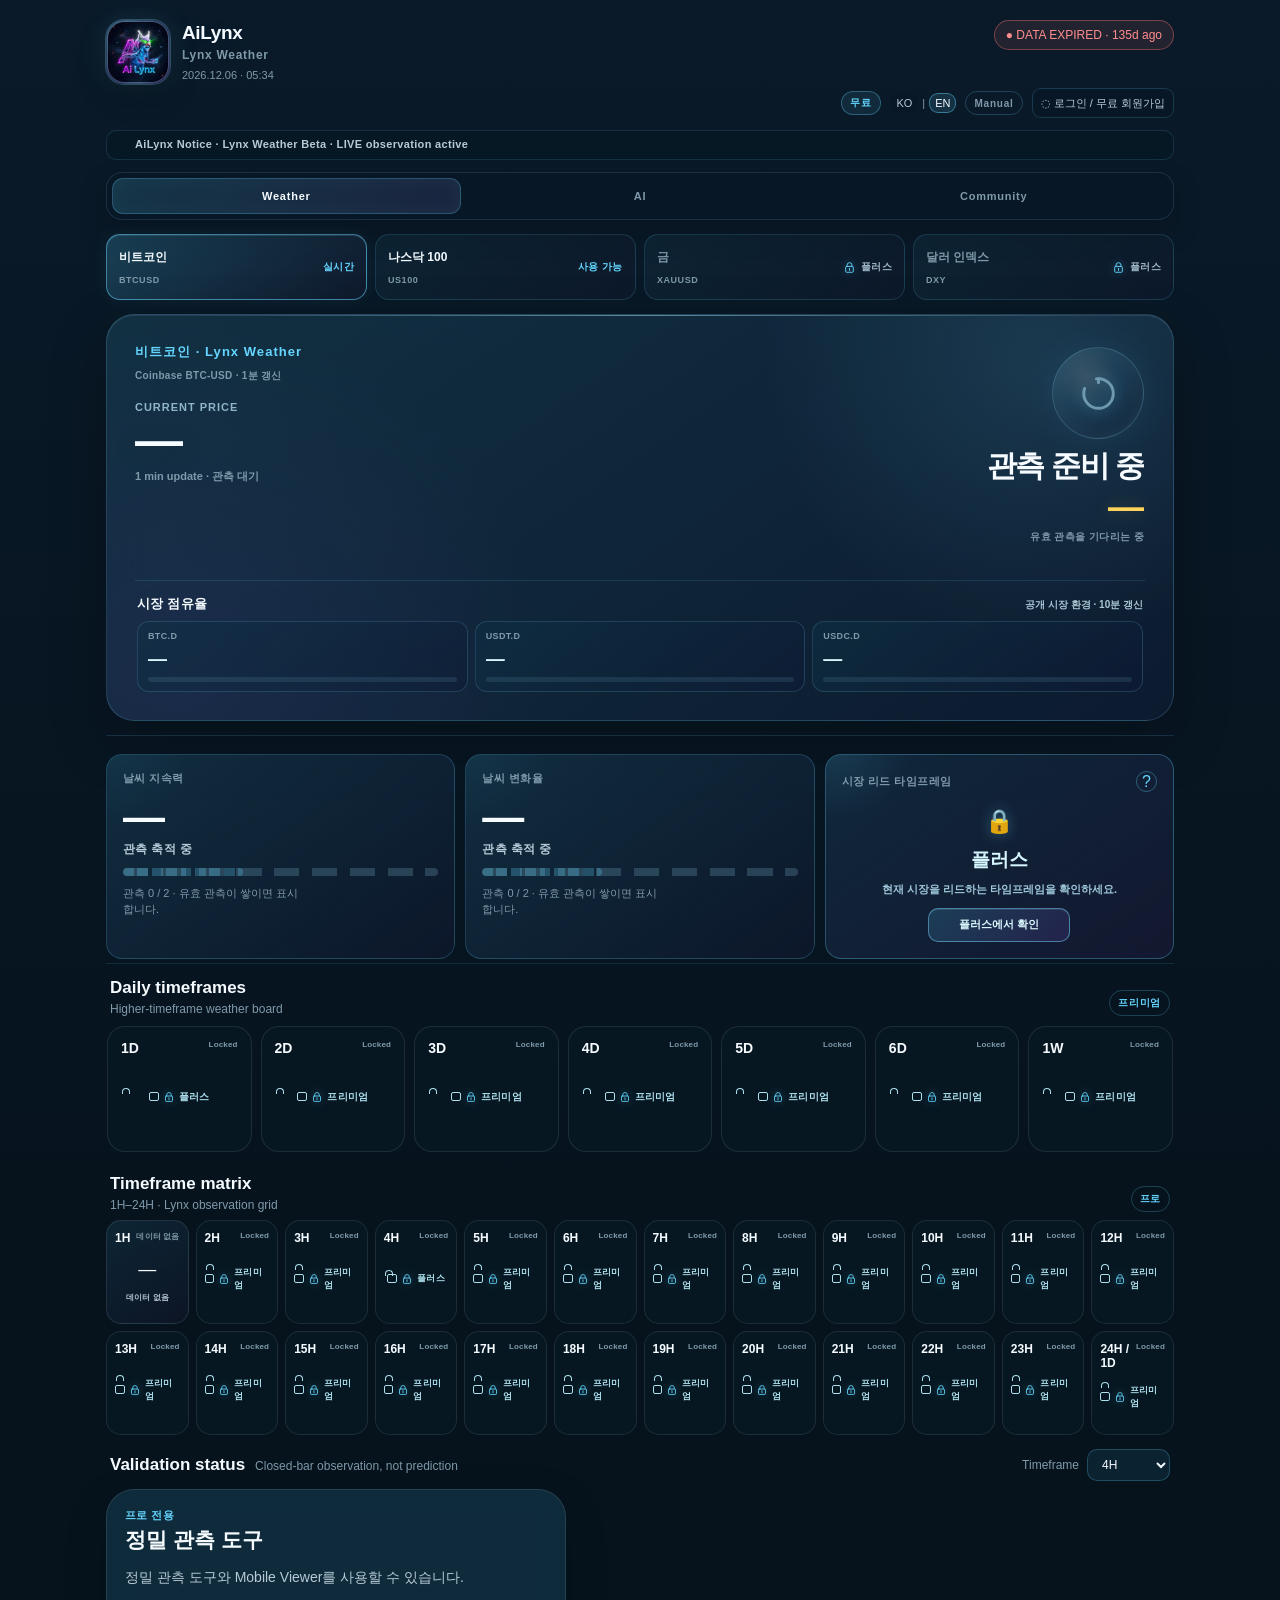
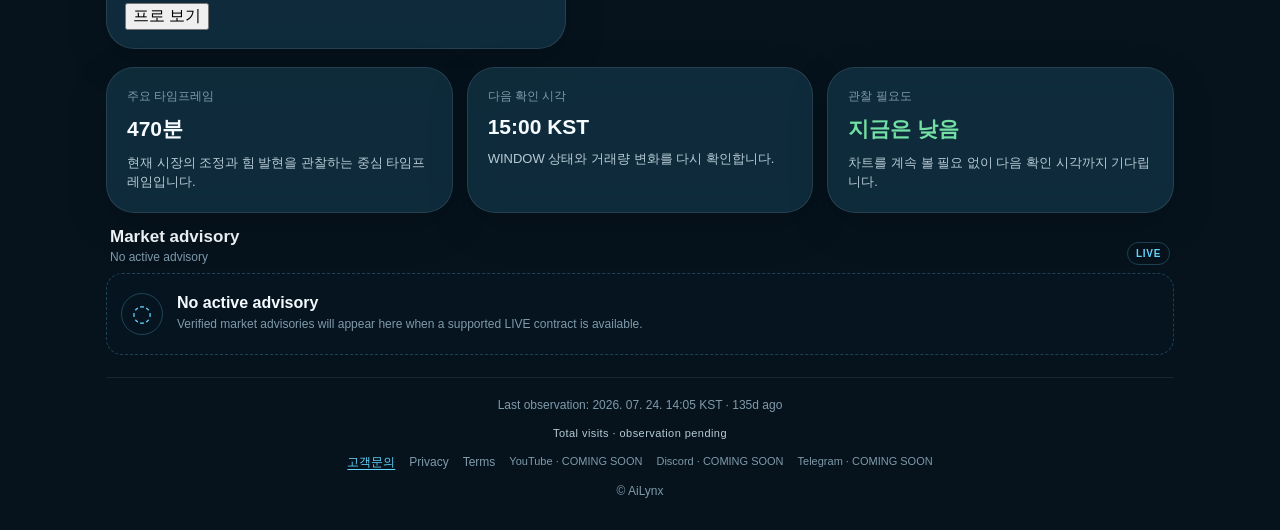
==== index.html @ 9c3ebdcc "sync: deploy admin precision observation access" ====
<!DOCTYPE html>
<html lang="en">
<head>
  <meta charset="UTF-8" />

  <meta
    name="viewport"
    content="width=device-width, initial-scale=1.0"
  />

  <meta
    name="theme-color"
    content="#071824"
  />

  <meta
    name="description"
    content="AiLynx Bitcoin Weather - 비트코인 금융 기상청"
  />

  <meta
    name="format-detection"
    content="telephone=no"
  />

  <title>AiLynx · Lynx Weather</title>

  <!-- 기본 디자인 -->
  <link
    rel="stylesheet"
    href="./styles.css?v=35"
  />

  <!-- PWA 매니페스트 -->
  <link
    rel="manifest"
    href="./manifest.webmanifest?v=2"
    type="application/manifest+json"
  />

  <!-- 브라우저 파비콘 -->
  <link
    rel="icon"
    type="image/jpeg"
    href="./icons/ailynx-brand.jpg"
  />

  <!-- 아이폰 홈 화면 아이콘 -->
  <link
    rel="apple-touch-icon"
    href="./icons/ailynx-brand.jpg"
  />

  <!-- 표준 모바일 웹앱 설정 -->
  <meta
    name="mobile-web-app-capable"
    content="yes"
  />

  <!-- Apple PWA 설정 -->
  <meta
    name="apple-mobile-web-app-capable"
    content="yes"
  />

  <meta
    name="apple-mobile-web-app-status-bar-style"
    content="black-translucent"
  />

  <meta
    name="apple-mobile-web-app-title"
    content="AiLynx Weather"
  />
</head>

<body>
  <main class="app">

    <!-- 상단 브랜드 -->
    <header class="top-bar">
      <div class="brand">
        <div class="brand-symbol">
          <img class="logo brand-mark" id="brandMark" src="./icons/ailynx-brand.jpg" alt="AiLynx Lynx Weather" />
          <span class="brand-fallback" id="brandFallback" hidden aria-hidden="true">AL</span>
        </div>

        <div class="brand-text">
          <h1>
            AiLynx
          </h1>

          <p class="brand-product">Lynx Weather</p>
          <time class="local-clock" id="localClock" aria-live="off"></time>
        </div>
      </div>

      <div class="live-badge">
        ● CONNECTING
      </div>

      <div class="member-controls" aria-label="Member controls">
        <span class="plan-status-chip" id="planStatusChip" aria-label="Current plan" data-i18n="joinFree">JOIN FREE</span>
        <div class="language-toggle" aria-label="Language"><button type="button" data-language="ko">KO</button><span aria-hidden="true">|</span><button type="button" data-language="en">EN</button></div>
        <button class="manual-button" id="manualButton" type="button" data-i18n="manual">MANUAL</button>
        <button class="member-profile" id="memberProfile" type="button" hidden><span aria-hidden="true">◌</span> <span id="memberProfileLabel">로그인</span></button>
      </div>
    </header>

    <aside class="announcement-ticker" aria-label="AiLynx announcements">
      <div class="announcement-ticker-viewport" tabindex="0">
        <div class="announcement-ticker-track" id="announcementTicker"></div>
      </div>
    </aside>

    <nav class="app-tabs" aria-label="AiLynx sections">
      <button class="app-tab is-active" type="button" data-tab="weather" aria-controls="weatherPanel" aria-selected="true" data-i18n="weather">WEATHER</button>
      <button class="app-tab" type="button" data-tab="ai" aria-controls="aiPanel" aria-selected="false" data-i18n="ai">AI</button>
      <button class="app-tab" type="button" data-tab="community" aria-controls="communityPanel" aria-selected="false" data-i18n="community">COMMUNITY</button>
    </nav>

    <nav class="asset-navigation" id="assetNavigation" aria-label="Weather asset navigation"></nav>

    <div class="app-panel" id="weatherPanel" data-tab-panel="weather">

    <section class="hero card">
      <div class="hero-market">
        <div class="hero-heading">
        <p class="eyebrow" id="heroAssetLabel">BTCUSD · LYNX WEATHER</p>
        <p class="hero-asset-identity" id="heroAssetIdentity">현재 가격 관측을 준비하고 있습니다.</p>
        <div class="hero-price-line"><span class="hero-price-label" data-i18n="currentPrice">CURRENT PRICE</span><strong class="price" id="marketPrice">—</strong><span class="price-change" id="marketPriceMeta">관측 대기</span></div>
        </div>
      </div>
      <div class="hero-weather-panel" aria-live="polite">
        <span class="weather-icon" id="heroWeatherIcon" aria-hidden="true">◌</span>
        <div class="hero-weather-copy"><h2 class="weather-name" id="heroWeatherName">계산 중</h2><strong class="hero-weather-score" id="heroWeatherScore">—</strong><p class="hero-note" id="heroWeatherNote">관측 대기</p></div>
      </div>
      <section class="hero-dominance-context" id="marketDominanceContext" aria-labelledby="marketDominanceTitle">
        <div class="hero-dominance-title"><h2 id="marketDominanceTitle">시장 점유율</h2><span>공개 시장 환경 · 10분 갱신</span></div>
        <div class="market-dominance-strip" id="marketDominanceStrip" aria-live="polite"></div>
      </section>
    </section>

    <section class="section core-metrics-section" aria-label="핵심 날씨 지표">
      <div class="core-metrics" aria-live="polite">
        <article class="core-metric" id="corePersistenceMetric" data-state="accumulating">
          <p>날씨 지속력</p>
          <div class="core-metric-reading"><strong id="corePersistence">—</strong><span class="core-metric-band" id="corePersistenceBand" role="status">관측 축적 중</span></div>
          <span class="core-metric-bar" aria-hidden="true"><i id="corePersistenceGauge"></i></span>
          <small id="corePersistenceNote">관측 0 / 2 · 유효 관측이 쌓이면 표시합니다.</small>
        </article>
        <article class="core-metric" id="coreChangeMetric" data-state="accumulating">
          <p>날씨 변화율</p>
          <div class="core-metric-reading"><strong id="coreChange">—</strong><span class="core-metric-band" id="coreChangeBand" role="status">관측 축적 중</span></div>
          <span class="core-metric-bar" aria-hidden="true"><i id="coreChangeGauge"></i></span>
          <small id="coreChangeNote">관측 0 / 2 · 유효 관측이 쌓이면 표시합니다.</small>
        </article>
        <article class="core-metric core-metric-leader" id="coreLeaderMetric" data-state="empty">
          <div class="core-metric-heading"><p>시장 리드 타임프레임</p><button class="core-dynamics-help" id="coreDynamicsHelp" type="button" aria-label="리더 타임프레임 도움말">?</button></div>
          <div class="core-leader-value"><span class="core-leader-lock" id="coreLeaderLock" aria-hidden="true">🔒</span><strong id="coreLeaderTimeframe">—</strong></div>
          <small class="core-leader-note" id="coreLeaderNote" hidden>현재 시장을 리드하는 타임프레임을 확인하세요.</small>
          <button class="core-plan-cta" id="coreLeaderCta" type="button" data-open-plan data-plan-target="WEATHER" hidden>플러스에서 확인</button>
        </article>
      </div>
    </section>

    <section class="section lynx-frames-section" aria-labelledby="dailyFramesTitle">
      <div class="section-title"><div><h2 id="dailyFramesTitle" data-i18n="dailyTimeframes">DAILY TIMEFRAMES</h2><span data-i18n="dailySubtitle">Higher-timeframe weather board</span></div><span class="plan-chip">프리미엄</span></div>
      <div class="daily-frame-strip" id="dailyFrameStrip" aria-live="polite"></div>
    </section>

    <section class="section lynx-frames-section" aria-labelledby="intradayFramesTitle">
      <div class="section-title"><div><h2 id="intradayFramesTitle" data-i18n="timeframeMatrix">TIMEFRAME MATRIX</h2><span data-i18n="matrixSubtitle">1H–24H · Lynx observation grid</span></div><span class="plan-chip">프로</span></div>
      <div class="timeframe-matrix" id="timeframeMatrix" aria-live="polite"></div>
    </section>

    <section class="section validation-section">
      <div class="section-title validation-title">
        <div>
          <h2 data-i18n="validationStatus">VALIDATION STATUS</h2>
          <span data-i18n="validationSubtitle">Closed-bar observation, not prediction</span>
        </div>

        <label class="validation-timeframe-label" for="validationTimeframe">
          <span data-i18n="timeframe">TIMEFRAME</span>
          <select id="validationTimeframe" aria-label="MAAT validation timeframe">
            <option value="240">4H</option>
            <option value="480">8H</option>
            <option value="720">12H</option>
            <option value="D">1D</option>
          </select>
        </label>
      </div>

      <p class="precision-summary" id="precisionSummary" hidden></p>
      <div class="validation-grid" id="validationCards" aria-live="polite">
        <article class="validation-card card" data-validation-card="maat">
          <div class="validation-card-head">
            <div>
              <p class="validation-kicker">CURRENT COMBINED VALIDATION</p>
              <h3>MAAT</h3>
            </div>
            <span class="validation-quality" id="maatQuality">LOADING</span>
          </div>
          <p class="validation-status" id="maatStatus">Checking observation data.</p>
          <div class="validation-metrics">
            <div><span>STATE</span><strong id="maatState">—</strong></div>
            <div><span>SCORE</span><strong id="maatScore">—</strong></div>
            <div><span>RISK</span><strong id="maatRisk">—</strong></div>
            <div><span>NOISE</span><strong id="maatNoise">—</strong></div>
          </div>
          <dl class="validation-details">
            <div><dt>SENSORS</dt><dd id="maatSensors">—</dd></div>
            <div><dt>WINDOW</dt><dd id="maatWindow">—</dd></div>
            <div><dt>OBSERVED</dt><dd id="maatUpdated">—</dd></div>
          </dl>
        </article>

        <article class="validation-card card" data-validation-card="maat2">
          <div class="validation-card-head">
            <div>
              <p class="validation-kicker">PRIMARY TIMEFRAME VALIDATION</p>
              <h3>MAAT2 TIME</h3>
            </div>
            <span class="validation-quality" id="maat2Quality">LOADING</span>
          </div>
          <p class="validation-status" id="maat2Status">Checking Hub and Time Engine.</p>
          <div class="validation-metrics">
            <div><span>ROLE</span><strong id="maat2Role">—</strong></div>
            <div><span>TIME SCORE</span><strong id="maat2TimeScore">—</strong></div>
            <div><span>CANDIDATE / PARENT</span><strong id="maat2Timeframes">—</strong></div>
            <div><span>NOISE</span><strong id="maat2Noise">—</strong></div>
          </div>
          <dl class="validation-details">
            <div><dt>HUB SCORE</dt><dd id="maat2HubScores">—</dd></div>
            <div><dt>WHY / RESET</dt><dd id="maat2Why">—</dd></div>
            <div><dt>SYNC</dt><dd id="maat2Sync">—</dd></div>
          </dl>
        </article>
      </div>
    </section>


    <!-- 3. 타임프레임별 날씨 -->
    <section class="section" hidden>
      <div class="section-title">
        <h2>
          타임프레임별 날씨
        </h2>

        <span>
          HORUS 힘 발현 준비도
        </span>
      </div>

      <div class="hourly-card card">
        <div class="hourly-list">

          <article class="hour">
            <div class="hour-time">
              09:00
            </div>

            <div class="hour-icon">
              ☀️
            </div>

            <div class="hour-energy">
              62°
            </div>

            <div class="hour-rain">
              💧 10%
            </div>
          </article>

          <article class="hour">
            <div class="hour-time">
              10:00
            </div>

            <div class="hour-icon">
              🌤️
            </div>

            <div class="hour-energy">
              64°
            </div>

            <div class="hour-rain">
              💧 15%
            </div>
          </article>

          <article class="hour">
            <div class="hour-time">
              11:00
            </div>

            <div class="hour-icon">
              🌤️
            </div>

            <div class="hour-energy">
              66°
            </div>

            <div class="hour-rain">
              💧 20%
            </div>
          </article>

          <article class="hour">
            <div class="hour-time">
              12:00
            </div>

            <div class="hour-icon">
              ⛅
            </div>

            <div class="hour-energy">
              68°
            </div>

            <div class="hour-rain">
              💧 30%
            </div>
          </article>

          <article class="hour">
            <div class="hour-time">
              13:00
            </div>

            <div class="hour-icon">
              ☁️
            </div>

            <div class="hour-energy">
              71°
            </div>

            <div class="hour-rain">
              💧 45%
            </div>
          </article>

          <article class="hour">
            <div class="hour-time">
              14:00
            </div>

            <div class="hour-icon">
              🌦️
            </div>

            <div class="hour-energy">
              74°
            </div>

            <div class="hour-rain">
              💧 60%
            </div>
          </article>

          <article class="hour">
            <div class="hour-time">
              15:00
            </div>

            <div class="hour-icon">
              🌧️
            </div>

            <div class="hour-energy">
              76°
            </div>

            <div class="hour-rain">
              💧 70%
            </div>
          </article>

          <article class="hour">
            <div class="hour-time">
              16:00
            </div>

            <div class="hour-icon">
              ☁️
            </div>

            <div class="hour-energy">
              70°
            </div>

            <div class="hour-rain">
              💧 40%
            </div>
          </article>

        </div>
      </div>
    </section>


    <!-- 3. 상위 타임프레임 예보 -->
    <section class="section" hidden>
      <div class="section-title">
        <h2>
          상위 타임프레임 예보
        </h2>

        <span>
          예측이 아닌 관찰 일정
        </span>
      </div>

      <div class="daily-card card">

        <div class="daily-header">
          <span>요일</span>
          <span>타임프레임</span>
          <span>시장 상태</span>
          <span>발현 준비도</span>
          <span>상단 / 하단</span>
        </div>

        <div
          class="daily-list"
          id="dailyForecast"
        ></div>

      </div>
    </section>


    <!-- 4. 핵심 관찰 정보 -->
    <section class="info-grid" hidden>

      <article class="info-card card">
        <p class="info-label">
          주요 타임프레임
        </p>

        <p class="info-value">
          470분
        </p>

        <p class="info-description">
          현재 시장의 조정과 힘 발현을 관찰하는 중심 타임프레임입니다.
        </p>
      </article>

      <article class="info-card card">
        <p class="info-label">
          다음 확인 시각
        </p>

        <p class="info-value">
          15:00 KST
        </p>

        <p class="info-description">
          WINDOW 상태와 거래량 변화를 다시 확인합니다.
        </p>
      </article>

      <article class="info-card card">
        <p class="info-label">
          관찰 필요도
        </p>

        <p class="info-value safe">
          지금은 낮음
        </p>

        <p class="info-description">
          차트를 계속 볼 필요 없이 다음 확인 시각까지 기다립니다.
        </p>
      </article>

    </section>


    </div>

    <section class="app-panel shell-panel card" id="aiPanel" data-tab-panel="ai" hidden>
      <p class="eyebrow">AILYNX AI</p>
      <h2>AI 기능 준비 중</h2>
      <p>관측 데이터를 바탕으로 한 AiLynx AI 경험을 준비하고 있습니다.</p>
      <span class="shell-status">COMING SOON</span>
    </section>

    <section class="app-panel shell-panel card" id="legacyCommunityPanel" hidden>
      <p class="eyebrow">COMMUNITY</p>
      <h2>Community 준비 중</h2>
      <p>텍스트 중심의 일반 emoji와 AiLynx emoji 표현을 위한 공간입니다. 게시와 반응 기능은 준비 중입니다.</p>
      <div class="community-emoji-preview" aria-label="Community emoji preview">
        <span>☀️</span><span>🌦️</span><span>🦁</span><span>✦</span>
      </div>
      <span class="shell-status">COMING SOON</span>
    </section>

    <section class="app-panel shell-panel card community-shell" id="communityPanel" data-tab-panel="community" hidden>
      <p class="eyebrow">COMMUNITY</p>
      <div class="community-heading"><h2 data-i18n="community">커뮤니티</h2><span class="shell-status" id="communityAvailability">SETUP REQUIRED</span></div>
      <p class="community-policy" data-i18n="noUploads">이미지·GIF·동영상·파일 업로드는 지원하지 않습니다.</p>
      <div class="community-tabs" role="tablist" aria-label="Community sections"><button class="is-active" type="button" data-community-tab="posts" data-i18n="posts">POSTS</button><button type="button" data-community-tab="chat" data-i18n="chat">LIVE CHAT</button></div>
      <section data-community-panel="posts"><div class="community-composer"><textarea data-community-input data-i18n-placeholder="postPlaceholder" placeholder="텍스트로 생각을 남겨보세요" maxlength="4000" disabled></textarea><button type="button" data-community-auth data-i18n="compose">글 작성</button></div><div class="community-empty"><strong data-i18n="setupRequired">설정 필요</strong><p data-i18n="signInRequired">로그인 후 이용할 수 있습니다.</p></div></section>
      <section data-community-panel="chat" hidden><div class="community-empty"><strong data-i18n="liveChat">LIVE CHAT</strong><p data-i18n="signInRequired">로그인 후 이용할 수 있습니다.</p></div><div class="community-composer"><textarea data-community-input data-i18n-placeholder="chatPlaceholder" placeholder="메시지 입력" maxlength="800" disabled></textarea><button type="button" data-community-auth data-i18n="send">보내기</button></div></section>
      <div class="community-emoji-picker" id="communityEmojiPicker" aria-label="Emoji picker"></div>
    </section>

    <section class="section market-advisory-section" aria-labelledby="marketAdvisoryTitle">
      <div class="section-title"><div><h2 id="marketAdvisoryTitle" data-i18n="marketAdvisory">MARKET ADVISORY</h2><span id="marketAdvisorySubtitle" data-i18n="noActiveAdvisory">No active advisory</span></div><span class="plan-chip">LIVE</span></div>
      <article class="market-advisory-empty" id="marketAdvisory" aria-live="polite">
        <span class="market-advisory-icon" aria-hidden="true">◌</span>
        <div><strong id="marketAdvisoryStatus" data-i18n="noActiveAdvisory">No active advisory</strong><p id="marketAdvisoryNote" data-i18n="advisoryNote">Verified market advisories will appear here when a supported LIVE contract is available.</p></div>
      </article>
    </section>

    <footer>
      <p id="lastObservation" data-i18n="loading">Loading</p>
      <p class="visit-stats" id="visitStats" data-i18n="totalVisitsWaiting">Total visits · observation pending</p>
      <nav class="footer-links" aria-label="Footer links">
        <button type="button" class="footer-link" data-inquiry-status>고객문의</button>
        <span>Privacy</span>
        <span>Terms</span>
        <span class="social-link-placeholder">YouTube · COMING SOON</span>
        <span class="social-link-placeholder">Discord · COMING SOON</span>
        <span class="social-link-placeholder">Telegram · COMING SOON</span>
      </nav>
      <p>© AiLynx</p>
    </footer>

  </main>

  <script src="./weather-engine.js"></script>
  <script src="./lynx-dashboard-config.js?v=21"></script>
  <script src="./lynx-notices.js?v=16"></script>
  <script type="module" src="./asset-registry.js?v=5"></script>
  <script type="module" src="./weather-history.js?v=2"></script>
  <script type="module" src="./core-dynamics.js?v=1"></script>
  <script src="/api/public-runtime-config.js"></script>
  <script src="./public-runtime-config.js?v=1"></script>
  <script src="./community-config.js?v=4"></script>
  <script type="module" src="./admin-access.js?v=3"></script>
  <script src="./i18n.js?v=6"></script>
  <script src="./community-client.js?v=1"></script>
  <script type="module" src="./auth-client.js?v=1"></script>
  <script type="module" src="./membership-client.js?v=2"></script>
  <script type="module" src="./admin-preview.js?v=2"></script>
  <script type="module" src="./member-community.js?v=5"></script>
  <script src="./market-advisory-config.js?v=1"></script>
  <script src="./market-advisory.js?v=1"></script>
  <script type="module" src="./auth-gate.js?v=4"></script>
  <script src="./app.js?v=53"></script>

  <dialog class="account-dialog" id="accountDialog" aria-labelledby="accountDialogTitle">
    <form method="dialog"><button class="dialog-close" type="button" data-dialog-close aria-label="닫기">×</button></form>
    <p class="eyebrow">AILYNX WEATHER</p><h2 id="accountDialogTitle">멤버십</h2>
    <p id="authSetupNote" role="status">BTCUSD 날씨는 로그인 없이 이용할 수 있습니다.</p>
    <section id="accountAnonymous">
      <div class="auth-tabs" role="tablist" aria-label="계정 메뉴">
        <button type="button" role="tab" aria-selected="true" data-auth-view="login">로그인</button>
        <button type="button" role="tab" aria-selected="false" data-auth-view="signup">무료 회원가입</button>
      </div>
      <form id="emailLoginForm" class="email-auth-form" data-auth-panel="login" novalidate>
        <label>이메일<input name="email" type="email" autocomplete="email" required></label>
        <label>비밀번호<input name="password" data-auth-password type="password" autocomplete="current-password" minlength="6" required></label>
        <button type="submit">로그인</button>
        <button class="auth-link" type="button" data-auth-view="reset">비밀번호 찾기</button>
      </form>
      <form id="emailSignupForm" class="email-auth-form" data-auth-panel="signup" hidden novalidate>
        <label>이메일<input name="email" type="email" autocomplete="email" required></label>
        <label>비밀번호<input name="password" data-auth-password type="password" autocomplete="new-password" minlength="6" required></label>
        <label>비밀번호 확인<input name="passwordConfirm" data-auth-password type="password" autocomplete="new-password" minlength="6" required></label>
        <button type="submit">무료 회원가입</button>
      </form>
      <form id="passwordResetForm" class="email-auth-form" data-auth-panel="reset" hidden novalidate>
        <label>비밀번호 재설정 이메일<input name="email" type="email" autocomplete="email" required></label>
        <button type="submit">재설정 이메일 보내기</button>
        <button class="auth-link" type="button" data-auth-view="login">로그인으로 돌아가기</button>
      </form>
    </section>
    <section class="account-settings" id="accountAuthenticated" hidden aria-labelledby="accountSettingsTitle">
      <strong id="accountSettingsTitle">멤버십</strong>
      <p id="accountUserEmail"></p>
      <div><span>현재 플랜</span><b id="accountPlanValue">무료</b></div>
      <p class="account-upgrade-note" id="accountUpgradeNote">더 많은 자산과 정밀 관측 기능은 상위 플랜에서 사용할 수 있습니다.</p>
      <button class="account-plan-button" id="accountPlanButton" type="button" data-open-plan>플랜 보기</button>
      <button id="accountLogout" type="button">로그아웃</button>
    </section>
  </dialog>

  <dialog class="manual-dialog" id="manualDialog" aria-labelledby="manualDialogTitle">
    <form method="dialog"><button class="dialog-close" type="button" data-dialog-close aria-label="Close">×</button></form>
    <p class="eyebrow" data-i18n="manual">MANUAL</p>
    <h2 id="manualDialogTitle" data-i18n="manualTitle">Lynx Weather manual</h2>
    <p data-i18n="manualIntro">AiLynx shows verified market observations, not predictions.</p>
    <ol><li data-i18n="manualOne">Weather labels use the supported LIVE contract for each market and timeframe.</li><li data-i18n="manualTwo">Observation-pending, planned, locked, and no-data states are shown as-is; no value is invented.</li><li data-i18n="manualThree">MAAT and MAAT2 detail validation requires PRO.</li></ol>
    <form method="dialog"><button type="submit" data-i18n="close">Close</button></form>
  </dialog>

  <dialog class="auth-gate-dialog" id="authGateDialog" aria-labelledby="authGateTitle">
    <form method="dialog"><button class="dialog-close" type="button" data-auth-action="close" aria-label="Close">×</button></form>
    <p class="eyebrow">AILYNX WEATHER</p><h2 id="authGateTitle">회원 전용 기능</h2>
    <p>로그인하면 현재 플랜과 이용 가능한 기능을 확인할 수 있습니다.</p>
    <div class="auth-gate-actions"><button type="button" data-auth-open="login">로그인</button><button type="button" data-auth-open="signup">무료 회원가입</button></div>
  </dialog>
  <dialog class="auth-gate-dialog" id="membershipUpgradeDialog" aria-labelledby="membershipUpgradeTitle">
    <form method="dialog"><button class="dialog-close" type="button" data-auth-action="close" aria-label="Close">×</button></form>
    <p class="eyebrow" id="membershipUpgradeEyebrow">플러스 멤버십</p><h2 id="membershipUpgradeTitle">플러스에서 추가 자산 날씨를 확인하세요</h2>
    <p id="membershipUpgradeDescription">BTC 외 시장까지 같은 Lynx Weather 기준으로 관측할 수 있습니다.</p>
    <button type="button" data-open-plan data-plan-target="WEATHER">플랜 보기</button>
  </dialog>
  <dialog class="plan-dialog" id="planDialog" aria-labelledby="planDialogTitle">
    <form method="dialog"><button class="dialog-close" type="submit" aria-label="닫기">×</button></form>
    <p class="eyebrow">AILYNX MEMBERSHIP</p><h2 id="planDialogTitle">Lynx 플랜</h2>
    <p class="plan-dialog-intro" id="planDialogIntro">현재 관측 범위에 맞는 플랜을 확인하세요.</p>
    <div class="plan-card-grid">
      <article class="plan-card" data-plan-card="FREE"><h3>무료</h3><p>BTC · 나스닥100 중심의 기본 Lynx Weather</p><small>기본 시장 점유율과 핵심 날씨 확인</small></article>
      <article class="plan-card" data-plan-card="WEATHER"><h3>플러스</h3><p>추가 자산 2개 + 시장 리드 타임프레임</p><small>추가 자산은 추후 선택 가능</small><button type="button" data-plan-interest="WEATHER">플러스 보기</button></article>
      <article class="plan-card" data-plan-card="PREMIUM"><h3>프리미엄</h3><p>일간 타임프레임 + 검증 상태</p><small>상위 시간축과 상세 검증 정보 확인</small><button type="button" data-plan-interest="PREMIUM">프리미엄 보기</button></article>
      <article class="plan-card" data-plan-card="PRO"><h3>프로</h3><p>전체 타임프레임 매트릭스 + Mobile Viewer</p><small>Lynx 정밀 관측 환경</small><button type="button" data-plan-interest="PRO">프로 보기</button></article>
    </div>
    <p class="plan-dialog-notice" id="planDialogNotice" role="status">구독 준비 중</p>
  </dialog>
  <dialog class="auth-gate-dialog onboarding-dialog" id="onboardingDialog" aria-labelledby="onboardingTitle">
    <p class="eyebrow">WELCOME TO AILYNX</p>
    <h2 id="onboardingTitle">Set your language and main market.</h2>
    <div class="onboarding-choice"><strong>Language</strong><div><button class="is-active" type="button" data-onboarding-language="en">English</button><button type="button" data-onboarding-language="ko">한국어</button></div></div>
    <div class="onboarding-choice"><strong>Main market</strong><div><button class="is-active" type="button" data-onboarding-asset="BTCUSD">Bitcoin</button><button type="button" data-onboarding-asset="US100">Nasdaq</button></div></div>
    <button class="onboarding-save" type="button" data-onboarding-save>Save preferences</button>
  </dialog>
</body>
</html>
---- styles.css ----
:root {
      --background: #06131d;
      --background-light: #0b2231;
      --card: rgba(18, 49, 67, 0.82);
      --card-border: rgba(255, 255, 255, 0.1);

      --text-main: #f5fbff;
      --text-sub: #b7cad6;
      --text-muted: #7f9aaa;

      --cyan: #64d6ff;
      --yellow: #ffd45a;
      --green: #72e0a4;
    }

    * {
      box-sizing: border-box;
    }

    body {
      margin: 0;
      min-height: 100vh;

      font-family:
        Arial,
        "Apple SD Gothic Neo",
        "Noto Sans KR",
        sans-serif;

      color: var(--text-main);

      background:
        radial-gradient(
          circle at top right,
          rgba(45, 160, 195, 0.25),
          transparent 38%
        ),
        linear-gradient(
          180deg,
          var(--background-light),
          var(--background)
        );
    }

    button,
    input,
    select {
      font: inherit;
    }

    .app {
      width: min(100%, 1100px);
      margin: 0 auto;
      padding: 20px 16px 40px;
    }

    .top-bar {
      display: flex;
      justify-content: space-between;
      align-items: center;
      gap: 16px;

      margin-bottom: 18px;
    }

    .brand {
      display: flex;
      align-items: center;
      gap: 12px;
    }

    .logo {
      display: grid;
      place-items: center;

      width: 48px;
      height: 48px;

      border: 1px solid rgba(100, 214, 255, 0.3);
      border-radius: 16px;

      font-size: 25px;

      background: rgba(100, 214, 255, 0.1);
    }

    .brand-text h1 {
      margin: 0;
      font-size: 19px;
      letter-spacing: -0.02em;
    }

    .brand-text p {
      margin: 4px 0 0;
      color: var(--text-muted);
      font-size: 12px;
    }

    .live-badge {
      padding: 7px 11px;

      border: 1px solid rgba(114, 224, 164, 0.25);
      border-radius: 999px;

      color: var(--green);
      background: rgba(114, 224, 164, 0.08);

      font-size: 12px;
      white-space: nowrap;
    }

    .live-badge.status-fresh {
      border-color: rgba(114, 224, 164, 0.25);
      color: var(--green);
      background: rgba(114, 224, 164, 0.08);
    }

    .live-badge.status-delay {
      border-color: rgba(255, 212, 90, 0.35);
      color: var(--yellow);
      background: rgba(255, 212, 90, 0.1);
    }

    .live-badge.status-stale {
      border-color: rgba(255, 166, 90, 0.4);
      color: #ffb06a;
      background: rgba(255, 166, 90, 0.1);
    }

    .live-badge.status-expired,
    .live-badge.status-error {
      border-color: rgba(255, 116, 116, 0.4);
      color: #ff8d8d;
      background: rgba(255, 116, 116, 0.1);
    }

    .live-badge.status-offline {
      border-color: rgba(183, 202, 214, 0.25);
      color: var(--text-sub);
      background: rgba(183, 202, 214, 0.08);
    }

    .card {
      border: 1px solid var(--card-border);
      border-radius: 28px;

      background: var(--card);
      box-shadow: 0 18px 60px rgba(0, 0, 0, 0.2);
      backdrop-filter: blur(18px);
    }

    .hero {
      display: grid;
      grid-template-columns: 1.4fr 0.8fr;
      gap: 20px;

      padding: 28px;
      margin-bottom: 18px;
    }

    .eyebrow {
      margin: 0 0 8px;

      color: var(--cyan);
      font-size: 13px;
      font-weight: 700;
      letter-spacing: 0.08em;
    }

    .price {
      margin: 0;
      font-size: clamp(38px, 8vw, 72px);
      line-height: 1;
      letter-spacing: -0.06em;
    }

    .price-change {
      display: inline-block;
      margin-top: 10px;

      color: var(--green);
      font-size: 14px;
      font-weight: 700;
    }

    .headline {
      max-width: 650px;
      margin: 24px 0 0;

      color: var(--text-sub);
      font-size: 17px;
      line-height: 1.65;
    }

    .weather-summary {
      display: flex;
      flex-direction: column;
      justify-content: center;
      align-items: center;

      min-height: 220px;
      padding: 20px;

      border: 1px solid rgba(255, 255, 255, 0.08);
      border-radius: 24px;

      background:
        radial-gradient(
          circle at top,
          rgba(255, 212, 90, 0.16),
          transparent 55%
        ),
        rgba(255, 255, 255, 0.035);
    }

    .weather-icon {
      margin-bottom: 12px;
      font-size: 72px;
    }

    .weather-name {
      margin: 0;
      font-size: 24px;
      font-weight: 800;
    }

    .energy {
      margin: 8px 0 0;
      color: var(--yellow);
      font-size: 15px;
    }

    .section {
      margin-top: 18px;
    }

    .section-title {
      display: flex;
      justify-content: space-between;
      align-items: center;

      margin-bottom: 10px;
      padding: 0 4px;
    }

    .section-title h2 {
      margin: 0;
      font-size: 17px;
    }

    .section-title span {
      color: var(--text-muted);
      font-size: 12px;
    }

    .hourly-card {
      padding: 18px 10px;
      overflow-x: auto;
    }

    .hourly-list {
      display: grid;
      grid-template-columns: repeat(8, minmax(92px, 1fr));
      min-width: 760px;
    }

    .hour {
      padding: 12px 8px;
      text-align: center;

      border-right: 1px solid rgba(255, 255, 255, 0.06);
    }

    .hour:last-child {
      border-right: 0;
    }

    .hour-time {
      color: var(--text-muted);
      font-size: 12px;
    }

    .hour-icon {
      margin: 13px 0;
      font-size: 31px;
    }

    .hour-energy {
      font-size: 22px;
      font-weight: 800;
    }

    .hour-rain {
      margin-top: 10px;
      color: var(--cyan);
      font-size: 12px;
    }

    .info-grid {
      display: grid;
      grid-template-columns: repeat(3, 1fr);
      gap: 14px;

      margin-top: 18px;
    }

    .info-card {
      padding: 20px;
    }

    .info-label {
      margin: 0 0 10px;

      color: var(--text-muted);
      font-size: 12px;
    }

    .info-value {
      margin: 0;
      font-size: 21px;
      font-weight: 800;
    }

    .info-description {
      margin: 10px 0 0;

      color: var(--text-sub);
      font-size: 13px;
      line-height: 1.5;
    }

    .safe {
      color: var(--green);
    }

    footer {
      margin-top: 28px;
      padding-top: 18px;

      border-top: 1px solid rgba(255, 255, 255, 0.08);

      color: var(--text-muted);
      text-align: center;
      font-size: 12px;
      line-height: 1.7;
    }

    @media (max-width: 760px) {
      .app {
        padding: 16px 12px 30px;
      }

      .top-bar {
        align-items: flex-start;
      }

      .brand-text h1 {
        font-size: 16px;
      }

      .hero {
        grid-template-columns: 1fr;
        padding: 22px 18px;
      }

      .weather-summary {
        min-height: 180px;
      }

      .info-grid {
        grid-template-columns: 1fr;
      }

      .headline {
        font-size: 15px;
      }
    }

/* =========================
   상위 시간축 예보
========================= */

.daily-card {
  padding: 10px 18px;
  overflow: hidden;
}

.daily-header,
.daily-row {
  display: grid;

  grid-template-columns:
    70px
    80px
    minmax(190px, 1fr)
    100px
    120px;

  align-items: center;
  gap: 12px;
}

.daily-header {
  padding: 11px 12px;

  border-bottom:
    1px solid rgba(255, 255, 255, 0.08);

  color: var(--text-muted);

  font-size: 11px;
  font-weight: 700;
}

.daily-row {
  min-height: 76px;
  padding: 13px 12px;

  border-bottom:
    1px solid rgba(255, 255, 255, 0.065);
}

.daily-row:last-child {
  border-bottom: 0;
}

.daily-day {
  font-size: 16px;
  font-weight: 800;
}

.daily-timeframe {
  display: inline-flex;
  justify-content: center;
  align-items: center;

  width: fit-content;
  min-width: 48px;

  padding: 5px 9px;

  border:
    1px solid rgba(100, 214, 255, 0.2);
  border-radius: 999px;

  color: var(--cyan);
  background:
    rgba(100, 214, 255, 0.08);

  font-size: 12px;
  font-weight: 800;
}

.daily-status {
  display: flex;
  align-items: center;
  gap: 12px;
}

.daily-icon {
  width: 42px;

  font-size: 30px;
  text-align: center;
}

.daily-status-text {
  display: flex;
  flex-direction: column;
  gap: 4px;
}

.daily-status-name {
  color: var(--text-main);

  font-size: 14px;
  font-weight: 800;
}

.daily-status-note {
  color: var(--text-muted);

  font-size: 11px;
}

.daily-probability {
  color: var(--cyan);

  font-size: 14px;
  font-weight: 800;
}

.daily-range {
  color: var(--text-main);

  font-size: 15px;
  font-weight: 800;
  text-align: right;
}

/* =========================
   MAAT / MAAT2 검증 카드
========================= */

.validation-title,
.validation-title > div:first-child,
.validation-card-head,
.validation-timeframe-label {
  display: flex;
  align-items: center;
}

.validation-title {
  gap: 16px;
}

.validation-title > div:first-child {
  align-items: baseline;
  gap: 10px;
}

.validation-timeframe-label {
  gap: 8px;
  color: var(--text-muted);
  font-size: 12px;
}

.validation-timeframe-label select {
  padding: 7px 28px 7px 10px;
  border: 1px solid rgba(100, 214, 255, 0.24);
  border-radius: 10px;
  color: var(--text-main);
  background: #0b2231;
}

.validation-grid {
  display: grid;
  grid-template-columns: repeat(2, minmax(0, 1fr));
  gap: 14px;
}

.validation-card {
  padding: 22px;
}

.precision-summary { margin: 0 0 12px; color: var(--cyan); font-size: 12px; font-weight: 800; letter-spacing: .03em; }

.validation-card-head {
  justify-content: space-between;
  gap: 12px;
}

.validation-card h3,
.validation-kicker,
.validation-status,
.validation-details {
  margin: 0;
}

.validation-card h3 {
  margin-top: 3px;
  font-size: 21px;
}

.validation-kicker {
  color: var(--cyan);
  font-size: 11px;
  font-weight: 700;
  letter-spacing: 0.04em;
}

.validation-quality {
  padding: 6px 9px;
  border: 1px solid rgba(183, 202, 214, 0.2);
  border-radius: 999px;
  color: var(--text-sub);
  font-size: 11px;
  white-space: nowrap;
}

.validation-quality.quality-good {
  border-color: rgba(114, 224, 164, 0.3);
  color: var(--green);
}

.validation-quality.quality-limited,
.validation-quality.quality-watch {
  border-color: rgba(255, 212, 90, 0.35);
  color: var(--yellow);
}

.validation-quality.quality-invalid {
  border-color: rgba(255, 116, 116, 0.4);
  color: #ff8d8d;
}

.validation-status {
  min-height: 42px;
  margin-top: 18px;
  color: var(--text-sub);
  font-size: 14px;
  line-height: 1.5;
}

.validation-metrics {
  display: grid;
  grid-template-columns: repeat(4, minmax(0, 1fr));
  gap: 8px;
  margin-top: 16px;
}

.validation-metrics > div {
  min-width: 0;
  padding: 11px 9px;
  border-radius: 14px;
  background: rgba(255, 255, 255, 0.04);
}

.validation-metrics span,
.validation-metrics strong {
  display: block;
}

.validation-metrics span {
  color: var(--text-muted);
  font-size: 10px;
}

.validation-metrics strong {
  margin-top: 7px;
  overflow: hidden;
  font-size: 14px;
  text-overflow: ellipsis;
  white-space: nowrap;
}

.validation-details {
  margin-top: 16px;
}

.validation-details > div {
  display: grid;
  grid-template-columns: 74px minmax(0, 1fr);
  gap: 10px;
  padding: 9px 0;
  border-top: 1px solid rgba(255, 255, 255, 0.06);
}

.validation-details dt {
  color: var(--text-muted);
  font-size: 11px;
}

.validation-details dd {
  margin: 0;
  color: var(--text-sub);
  font-size: 12px;
  text-align: right;
}

/* 모바일 화면 */
@media (max-width: 760px) {
  .validation-title {
    align-items: flex-end;
  }

  .validation-title > div:first-child {
    align-items: flex-start;
    flex-direction: column;
    gap: 3px;
  }

  .validation-grid {
    grid-template-columns: 1fr;
  }

  .validation-metrics {
    grid-template-columns: repeat(2, minmax(0, 1fr));
  }

  .daily-card {
    padding: 6px 10px;
    overflow-x: auto;
  }

  .daily-header,
  .daily-row {
    grid-template-columns:
      54px
      60px
      minmax(170px, 1fr)
      85px
      95px;

    min-width: 610px;
    gap: 8px;
  }

  .daily-header {
    padding: 10px 8px;
  }

  .daily-row {
    padding: 12px 8px;
  }

  .daily-day {
    font-size: 14px;
  }

  .daily-icon {
    width: 36px;
    font-size: 27px;
  }

  .daily-range {
    font-size: 13px;
  }
}

/* Lynx dashboard v1: the weather board is driven by timeframe access and
   observed status. Numeric weather metrics remain intentionally absent until
   their public LIVE contract exists. */
.hero {
  grid-template-columns: minmax(0, 1.18fr) minmax(250px, 0.82fr);
  align-items: stretch;
  padding: clamp(20px, 4vw, 30px);
  background:
    radial-gradient(circle at 86% 12%, rgba(100, 214, 255, 0.18), transparent 31%),
    radial-gradient(circle at 10% 100%, rgba(255, 212, 90, 0.1), transparent 34%),
    var(--card);
}

.hero-heading { min-width: 0; }
.hero-weather { display: flex; align-items: center; gap: 12px; margin-top: 5px; }
.hero .weather-icon { margin: 0; font-size: clamp(44px, 8vw, 68px); line-height: 1; }
.hero .weather-name { font-size: clamp(28px, 5.5vw, 48px); letter-spacing: -0.045em; }
.hero-note { max-width: 430px; margin: 12px 0 0; color: var(--text-sub); font-size: 13px; line-height: 1.5; }
.hero-price-line { display: flex; align-items: baseline; flex-wrap: wrap; gap: 8px 12px; margin-top: 26px; }
.hero-price-label { color: var(--text-muted); font-size: 11px; font-weight: 700; letter-spacing: .06em; text-transform: uppercase; }
.hero .price { font-size: clamp(24px, 5vw, 38px); letter-spacing: -0.05em; }
.hero .price-change { margin: 0; color: var(--text-muted); font-size: 11px; }
.hero-asset-identity { margin: 5px 0 0; color: var(--text-muted); font-size: 10px; font-weight: 700; letter-spacing: .03em; overflow-wrap: anywhere; }

.hero-signals { display: grid; grid-template-columns: repeat(2, minmax(0, 1fr)); gap: 8px; margin: 0; }
.hero-signals > div { min-height: 104px; padding: 15px; border: 1px solid rgba(255,255,255,.08); border-radius: 18px; background: rgba(2, 13, 21, .28); }
.hero-signals dt { color: var(--text-muted); font-size: 11px; }
.hero-signals dd { margin: 11px 0 0; overflow: hidden; color: var(--text-main); font-size: clamp(15px, 2vw, 20px); font-weight: 800; letter-spacing: -.03em; text-overflow: ellipsis; white-space: nowrap; }
.hero-signals > div:nth-child(-n+2) dd { color: var(--yellow); }
.hero-signals > div:nth-child(4) dd { color: var(--cyan); }
.hero-signals .hero-timeframe-state { grid-column: 1 / -1; display: grid; grid-template-columns: minmax(0, .7fr) minmax(0, 1.3fr); align-items: center; min-height: 70px; }
.hero-timeframe-state dd { margin: 0; color: var(--cyan); text-align: right; }

.lynx-frames-section .section-title { align-items: flex-end; }
.lynx-frames-section .section-title > div { display: grid; gap: 4px; }
.plan-chip { display: inline-flex; padding: 5px 8px; border: 1px solid rgba(100,214,255,.24); border-radius: 999px; color: var(--cyan) !important; font-size: 10px !important; font-weight: 800; letter-spacing: .07em; }
.daily-frame-strip { display: grid; grid-auto-columns: minmax(100px, 1fr); grid-auto-flow: column; gap: 9px; overflow-x: auto; padding: 2px 1px 8px; scrollbar-width: thin; }
.frame-cell { display: grid; align-content: center; justify-items: start; min-height: 126px; padding: 13px; border: 1px solid var(--card-border); border-radius: 18px; background: rgba(18,49,67,.62); }
.frame-cell strong { font-size: 14px; }
.frame-icon { margin: 7px 0; font-size: 22px; line-height: 1; }
.frame-icon .weather-symbol { display: block; width: 22px; height: 22px; }
.frame-cell small { color: var(--text-muted); font-size: 10px; font-weight: 700; letter-spacing: .02em; }
.frame-cell .frame-change { margin-top: 3px; color: var(--cyan); }
.frame-cell.is-locked { border-color: rgba(183,202,214,.12); background: rgba(9,28,40,.52); }
.frame-cell.is-locked .frame-icon { filter: grayscale(1); opacity: .72; }
.frame-cell.is-locked small { color: var(--text-muted); }
.frame-cell.is-waiting { border-color: rgba(255,212,90,.18); }
.frame-cell.is-waiting .frame-icon { color: var(--yellow); }
.frame-cell.is-fresh { border-color: rgba(114,224,164,.28); }
.frame-cell.is-fresh .frame-icon { color: var(--green); }
.frame-cell.is-aging { border-color: rgba(255,212,90,.3); }
.frame-cell.is-aging .frame-icon { color: var(--yellow); }
.frame-cell.is-last-observation { border-color: rgba(255,212,90,.28); background: rgba(58,49,24,.2); }
.frame-cell.is-last-observation .frame-icon { color: var(--yellow); }
.frame-cell.is-old-observation { border-color: rgba(183,202,214,.24); background: rgba(20,38,50,.5); }
.frame-cell.is-old-observation .frame-icon { color: var(--text-muted); }
.frame-cell.is-stale, .frame-cell.is-expired { border-color: rgba(255,116,116,.28); }
.frame-cell.is-stale .frame-icon, .frame-cell.is-expired .frame-icon, .frame-cell.is-invalid .frame-icon { color: #ff8d8d; }
.frame-cell.is-invalid { border-color: rgba(255,116,116,.42); }
.frame-cell.is-no-data { border-color: rgba(183,202,214,.14); }

.timeframe-matrix { display: grid; grid-template-columns: repeat(12, minmax(0, 1fr)); gap: 7px; }
.timeframe-matrix .frame-cell { min-height: 104px; min-width: 0; padding: 10px 8px; border-radius: 15px; }
.timeframe-matrix .frame-cell strong { font-size: 12px; }
.timeframe-matrix .frame-icon { margin: 6px 0; font-size: 18px; }
.timeframe-matrix .frame-icon .weather-symbol { width: 18px; height: 18px; }
.timeframe-matrix .frame-cell small { font-size: 9px; }

.market-dominance-section .section-title { align-items: flex-end; }
.market-dominance-section .section-title > div { display: grid; gap: 4px; }
.market-dominance-strip { display: grid; grid-template-columns: repeat(3, minmax(0, 1fr)); gap: 8px; }
.dominance-card { display: grid; gap: 4px; min-width: 0; min-height: 80px; padding: 12px; border: 1px solid rgba(100,214,255,.18); border-radius: 16px; background: linear-gradient(145deg, rgba(18,49,67,.62), rgba(37,29,66,.18)); }
.dominance-card > span, .dominance-card small { color: var(--text-muted); font-size: 10px; font-weight: 800; letter-spacing: .04em; }
.dominance-card strong { overflow: hidden; font-size: clamp(16px, 3vw, 22px); text-overflow: ellipsis; white-space: nowrap; }
.dominance-card small { color: var(--cyan); }

.asset-access-list { display: grid; grid-template-columns: repeat(4, minmax(0, 1fr)); gap: 8px; }
.asset-access { display: grid; grid-template-columns: minmax(0, 1fr) auto; align-items: center; gap: 5px 8px; min-height: 52px; padding: 11px; border: 1px solid var(--card-border); border-radius: 15px; background: rgba(18,49,67,.55); }
.asset-access strong { font-size: 12px; }
.asset-access span { color: var(--text-muted); font-size: 10px; font-weight: 700; text-align: right; }
.asset-access small { grid-column: 1 / -1; color: var(--text-muted); font-size: 9px; overflow-wrap: anywhere; }
.asset-access .asset-entitlement { color: var(--cyan); }.asset-access .asset-observation { grid-column: 1 / -1; text-align: left; color: var(--text-muted); font-size: 10px; }
.asset-access.is-live { border-color: rgba(114,224,164,.26); }
.asset-access.is-live span { color: var(--green); }
.asset-access.is-locked span { color: var(--text-muted); }

.dominance-card { display: grid; gap: 7px; min-height: 108px; }
.dominance-occupancy { display: block; height: 7px; overflow: hidden; border-radius: 999px; background: rgba(183,202,214,.12); }
.dominance-occupancy i { display: block; width: var(--dominance-value, 0%); height: 100%; border-radius: inherit; background: linear-gradient(90deg, rgba(100,214,255,.42), var(--cyan)); transition: width 380ms ease; }
.core-metrics-section { padding: 18px 0 4px; border-top: 1px solid rgba(100,214,255,.16); border-bottom: 1px solid rgba(100,214,255,.12); }
.core-metrics { display: grid; grid-template-columns: repeat(3, minmax(0, 1fr)); gap: 10px; }
.core-metric { position: relative; display: grid; align-content: start; gap: 10px; min-height: 166px; padding: 16px; overflow: hidden; border: 1px solid rgba(100,214,255,.2); border-radius: 16px; background: linear-gradient(145deg, rgba(18,49,67,.52), rgba(37,29,66,.18)); transition: border-color 420ms ease, box-shadow 420ms ease, background-color 420ms ease; }
.core-metric p, .core-metric small { margin: 0; color: var(--text-muted); font-size: 11px; line-height: 1.45; }.core-metric p { font-weight: 900; letter-spacing: .04em; }.core-metric small { max-width: 30ch; }
.core-metric-reading { display: grid; gap: 4px; }.core-metric strong { color: var(--text-main); font-size: clamp(31px, 4.1vw, 42px); font-variant-numeric: tabular-nums; line-height: .96; letter-spacing: -.04em; }.core-metric-band { color: var(--text-muted); font-size: 12px; font-weight: 800; letter-spacing: .03em; }
.core-metric-bar { display: block; height: 8px; overflow: hidden; border-radius: 999px; background: repeating-linear-gradient(90deg, rgba(183,202,214,.16) 0 9%, transparent 9% 11%); }.core-metric-bar i { display: block; width: var(--core-metric-value, 0%); height: 100%; border-radius: inherit; background: linear-gradient(90deg, rgba(100,214,255,.42), var(--cyan)); transition: width 420ms cubic-bezier(.2,.7,.2,1), filter 420ms ease; }
.core-metric[data-state="accumulating"] .core-metric-bar i { width: 38%; opacity: .32; background: repeating-linear-gradient(90deg, rgba(100,214,255,.8) 0 9%, transparent 9% 12%); }.core-metric[data-state="ready"] { border-color: rgba(100,214,255,.45); box-shadow: inset 0 1px 0 rgba(170,240,255,.13), 0 0 22px rgba(69,197,255,.07); }.core-metric[data-state="ready"] .core-metric-band { color: var(--cyan); }
.core-metric.is-updated .core-metric-bar i { filter: brightness(1.32); animation: core-gauge-settle 420ms ease-out both; }.core-metric.is-updated .core-metric-reading { animation: core-value-settle 420ms ease-out both; }
.core-metric-heading { display: flex; align-items: center; justify-content: space-between; gap: 8px; }.core-dynamics-help { width: 21px; height: 21px; padding: 0; border: 1px solid rgba(100,214,255,.35); border-radius: 50%; color: var(--cyan); background: transparent; font: 800 12px/1 inherit; cursor: pointer; }.core-dynamics-help:focus-visible { outline: 2px solid var(--cyan); outline-offset: 2px; }.core-leader-value { display: grid; place-items: center; min-height: 93px; border: 1px solid rgba(100,214,255,.38); border-radius: 50%; aspect-ratio: 1; width: min(112px, 100%); margin: auto; background: radial-gradient(circle, rgba(100,214,255,.15), transparent 67%); box-shadow: 0 0 24px rgba(100,214,255,.13), inset 0 0 16px rgba(100,214,255,.08); }.core-metric-leader strong { color: var(--cyan); }.core-metric-leader[data-state="empty"] .core-leader-value { opacity: .55; box-shadow: none; }.core-metric-leader.is-updated .core-leader-value { animation: core-leader-shift 420ms ease-out both; }
@keyframes core-gauge-settle { from { transform: translateX(-4px); } to { transform: translateX(0); } } @keyframes core-value-settle { from { opacity: .35; transform: translateY(3px); } to { opacity: 1; transform: translateY(0); } } @keyframes core-leader-shift { from { opacity: .25; transform: scale(.94); } to { opacity: 1; transform: scale(1); } }
@media (prefers-reduced-motion: reduce) { .core-metric, .core-metric-bar i { transition: none; } .core-metric.is-updated .core-metric-bar i, .core-metric.is-updated .core-metric-reading, .core-metric-leader.is-updated .core-leader-value { animation: none; } }

@media (max-width: 760px) {
  .hero { grid-template-columns: 1fr; gap: 16px; }
  .hero-signals > div { min-height: 88px; padding: 13px; }
  .daily-frame-strip { grid-auto-columns: 108px; }
  .timeframe-matrix { grid-template-columns: repeat(6, minmax(0, 1fr)); gap: 6px; }
  .timeframe-matrix .frame-cell { min-height: 96px; padding: 9px 7px; }
  .timeframe-matrix .frame-cell small { overflow: hidden; max-width: 100%; text-overflow: ellipsis; white-space: nowrap; }
  .asset-access-list { grid-template-columns: repeat(2, minmax(0, 1fr)); }
  .core-metrics { grid-template-columns: repeat(2, minmax(0, 1fr)); }
  .core-metric-leader { grid-column: 1 / -1; min-height: auto; }
  .hero-signals .hero-timeframe-state { min-height: 66px; }
  .market-dominance-strip { gap: 6px; }
  .dominance-card { min-height: 74px; padding: 10px; }
}

@media (max-width: 390px) {
  .top-bar { gap: 8px; }
  .brand { gap: 8px; min-width: 0; }
  .logo { width: 42px; height: 42px; border-radius: 14px; font-size: 22px; }
  .brand-text p { max-width: 108px; line-height: 1.25; }
  .live-badge { max-width: 158px; overflow: hidden; text-overflow: ellipsis; }
  .hero { padding: 18px 15px; }
  .hero .weather-name { font-size: 27px; }
  .hero-signals { gap: 6px; }
  .hero-signals > div { min-height: 80px; padding: 11px; }
  .hero-signals dd { font-size: 14px; }
  .core-metrics { grid-template-columns: 1fr; }
  .core-metric-leader { grid-column: auto; }
  .timeframe-matrix .frame-cell { min-height: 88px; padding: 8px 6px; }
  .timeframe-matrix .frame-cell small { font-size: 8px; }
}

/* Lynx dashboard v2: compact, low-luminance glass with restrained brand color. */
:root {
  --blue: #5aa8ff;
  --purple: #a98bff;
  --magenta: #e787d7;
}

body {
  overflow-x: hidden;
  background:
    radial-gradient(circle at 88% 6%, rgba(90, 168, 255, .16), transparent 29%),
    radial-gradient(circle at 12% 24%, rgba(169, 139, 255, .09), transparent 25%),
    radial-gradient(circle at 82% 72%, rgba(231, 135, 215, .06), transparent 30%),
    linear-gradient(180deg, #0a1a29 0%, var(--background) 58%);
}

.app { padding-bottom: 28px; }
.top-bar {
  display: grid;
  grid-template-columns: minmax(0, 1fr) auto;
  gap: 4px 12px;
  margin-bottom: 12px;
}
.brand { grid-row: span 2; min-width: 0; }
.logo { border-color: rgba(100, 214, 255, .38); box-shadow: 0 0 24px rgba(100, 214, 255, .08); }
.live-badge { justify-self: end; }
.brand .local-clock { display: block; min-height: 16px; margin-top: 5px; color: var(--text-muted); font-size: 11px; font-variant-numeric: tabular-nums; line-height: 16px; text-align: left; white-space: nowrap; }
.brand-mark { width: clamp(48px, 5vw, 60px); height: clamp(48px, 5vw, 60px); object-fit: cover; border: 1px solid rgba(100,214,255,.42); border-radius: 18px; box-shadow: 0 0 22px rgba(100,214,255,.12); }.brand:hover .brand-mark, .brand-mark:focus-visible { box-shadow: 0 0 28px rgba(100,214,255,.2); }.brand-product { margin: 3px 0 0; color: var(--text-muted); font-size: 11px; font-weight: 800; letter-spacing: .06em; }

.app-tabs {
  position: sticky;
  top: 8px;
  z-index: 10;
  display: grid;
  grid-template-columns: repeat(3, minmax(0, 1fr));
  gap: 5px;
  margin: 0 0 14px;
  padding: 5px;
  border: 1px solid rgba(132, 184, 255, .15);
  border-radius: 16px;
  background: rgba(8, 24, 38, .86);
  box-shadow: 0 12px 30px rgba(0, 0, 0, .18);
  backdrop-filter: blur(16px);
}

.asset-navigation { display: grid; grid-template-columns: repeat(4, minmax(0, 1fr)); gap: 8px; margin: 0 0 14px; }.asset-navigation-item { display: grid; grid-template-columns: minmax(0, 1fr) auto; align-items: center; gap: 3px 8px; min-height: 66px; padding: 11px 12px; border: 1px solid rgba(100,214,255,.16); border-radius: 14px; color: var(--text-main); background: linear-gradient(145deg, rgba(18,49,67,.48), rgba(37,29,66,.14)); text-align: left; font: inherit; cursor: pointer; transition: border-color 240ms ease, background-color 240ms ease, box-shadow 240ms ease; }.asset-navigation-item strong { overflow: hidden; font-size: 12px; text-overflow: ellipsis; white-space: nowrap; }.asset-navigation-item small { grid-column: 1; color: var(--text-muted); font-size: 9px; font-weight: 800; letter-spacing: .06em; }.asset-navigation-access { display: inline-flex; grid-column: 2; grid-row: 1 / span 2; align-items: center; align-self: center; gap: 5px; color: var(--cyan); font-size: 10px; font-weight: 900; letter-spacing: .05em; }.asset-navigation-item.is-selected { border-color: rgba(100,214,255,.55); background: linear-gradient(145deg, rgba(37,93,119,.58), rgba(37,29,66,.22)); box-shadow: inset 0 1px 0 rgba(179,240,255,.14), 0 0 18px rgba(100,214,255,.07); }.asset-navigation-item.is-locked { color: var(--text-muted); }.asset-navigation-item.is-locked .asset-navigation-access { color: #9fb7c9; }.plan-lock-icon { width: 13px; height: 13px; flex: 0 0 auto; color: var(--cyan); filter: drop-shadow(0 0 5px rgba(100,214,255,.42)); }.asset-navigation-item:focus-visible { outline: 2px solid var(--cyan); outline-offset: 2px; }

body.weather--neutral { background: linear-gradient(180deg, #0a1a29 0%, var(--background) 58%); }
body.weather--sunny { background: radial-gradient(circle at 82% 5%, rgba(120, 205, 255, .22), transparent 30%), linear-gradient(180deg, #102d45 0%, var(--background) 60%); }
body.weather--partly-cloudy { background: radial-gradient(circle at 82% 5%, rgba(131, 178, 214, .16), transparent 30%), linear-gradient(180deg, #102537 0%, var(--background) 60%); }
body.weather--cloudy { background: linear-gradient(180deg, #132431 0%, #081925 60%); }
body.weather--rain { background: radial-gradient(circle at 20% 20%, rgba(91, 119, 150, .10), transparent 32%), linear-gradient(180deg, #071522 0%, #06111b 65%); }
body, .card, .frame-cell { transition: background 550ms ease, border-color 450ms ease, box-shadow 550ms ease; }
.validation-locked { max-width: 460px; }
.validation-lock { color: var(--cyan); font-weight: 800; }
@media (prefers-reduced-motion: reduce) { body, .card, .frame-cell { transition: none; } }

.announcement-ticker {
  height: 30px;
  margin: 0 0 12px;
  overflow: hidden;
  border: 1px solid rgba(100, 214, 255, .14);
  border-radius: 10px;
  color: var(--text-sub);
  background: rgba(7, 24, 36, .56);
}

.announcement-ticker-viewport {
  height: 100%;
  overflow: hidden;
  outline: none;
}

.announcement-ticker-viewport:focus-visible {
  outline: 2px solid var(--cyan);
  outline-offset: -2px;
}

.announcement-ticker-track {
  display: flex;
  width: max-content;
  min-width: 200%;
  animation: announcement-scroll 28s linear infinite;
}

.announcement-ticker-track span {
  flex: 0 0 50%;
  padding: 7px 28px 0;
  color: var(--text-sub);
  font-size: 11px;
  font-weight: 700;
  letter-spacing: .03em;
  white-space: nowrap;
}

.announcement-ticker:hover .announcement-ticker-track,
.announcement-ticker:focus-within .announcement-ticker-track,
.announcement-ticker.is-paused .announcement-ticker-track {
  animation-play-state: paused;
}

@keyframes announcement-scroll {
  from { transform: translateX(0); }
  to { transform: translateX(-50%); }
}

@media (prefers-reduced-motion: reduce) {
  .announcement-ticker-track { animation: none; }
}
.app-tab {
  min-width: 0;
  min-height: 36px;
  padding: 8px 10px;
  border: 1px solid transparent;
  border-radius: 11px;
  color: var(--text-muted);
  background: transparent;
  cursor: pointer;
  font-size: 11px;
  font-weight: 800;
  letter-spacing: .07em;
}
.app-tab.is-active {
  border-color: rgba(100, 214, 255, .25);
  color: var(--text-main);
  background: linear-gradient(120deg, rgba(100, 214, 255, .16), rgba(169, 139, 255, .12));
  box-shadow: inset 0 0 20px rgba(100, 214, 255, .05);
}
.app-tab:focus-visible, .footer-link:focus-visible { outline: 2px solid var(--cyan); outline-offset: 2px; }

.card { box-shadow: 0 14px 42px rgba(0, 0, 0, .18); }
.hero { margin-bottom: 14px; background: radial-gradient(circle at 85% 12%, rgba(100, 214, 255, .16), transparent 30%), radial-gradient(circle at 12% 100%, rgba(169, 139, 255, .1), transparent 35%), var(--card); }
.hero { position: relative; min-height: 210px; padding-right: clamp(112px, 24vw, 220px); }
.hero-asset-select { display: flex; align-items: center; gap: 7px; margin-bottom: 14px; color: var(--text-muted); font-size: 10px; font-weight: 800; letter-spacing: .08em; }
.hero-asset-select select { max-width: 190px; padding: 6px 8px; border: 1px solid rgba(100,214,255,.2); border-radius: 9px; color: var(--text-main); background: rgba(7,24,36,.68); font: inherit; }
.hero .weather-icon { position: absolute; top: 34px; right: clamp(24px, 7vw, 74px); display: grid; place-items: center; width: clamp(78px, 16vw, 142px); height: clamp(78px, 16vw, 142px); border: 1px solid rgba(100,214,255,.17); border-radius: 50%; background: radial-gradient(circle, rgba(100,214,255,.16), rgba(7,24,36,.05) 68%); font-size: clamp(42px, 8vw, 76px); line-height: 1; }
.hero-price-line { margin-top: 20px; }
.section { margin-top: 14px; }
.section-title { margin-bottom: 8px; }
.validation-card { padding: 18px; }
.validation-status { min-height: 36px; margin-top: 13px; }
.validation-metrics { margin-top: 12px; }
.validation-details { margin-top: 12px; }
.hero-signals > div { background: linear-gradient(145deg, rgba(6, 23, 37, .44), rgba(44, 40, 77, .16)); }
.frame-cell, .asset-access { background: linear-gradient(145deg, rgba(18,49,67,.62), rgba(37, 29, 66, .22)); }
.frame-cell.is-locked { background: rgba(9, 28, 40, .52); }
.frame-cell.is-locked .frame-icon { display: none; }.frame-entitlement { position: relative; display: inline-flex; align-items: center; gap: 6px; color: var(--cyan) !important; font-weight: 900 !important; }.frame-entitlement::before { width: 8px; height: 7px; border: 1px solid currentColor; border-radius: 2px; content: ""; }.frame-entitlement::after { position: absolute; top: -2px; left: 1px; width: 6px; height: 5px; border: 1px solid currentColor; border-bottom: 0; border-radius: 5px 5px 0 0; content: ""; }

.shell-panel { margin-top: 0; padding: clamp(24px, 6vw, 42px); }
.shell-panel h2 { margin: 0; font-size: clamp(25px, 5vw, 36px); }
.shell-panel p:not(.eyebrow) { max-width: 520px; margin: 10px 0 0; color: var(--text-sub); line-height: 1.6; }
.shell-status { display: inline-flex; margin-top: 20px; padding: 7px 10px; border: 1px solid rgba(169, 139, 255, .28); border-radius: 999px; color: var(--purple); background: rgba(169, 139, 255, .08); font-size: 11px; font-weight: 800; letter-spacing: .08em; }
.community-emoji-preview { display: flex; gap: 10px; margin-top: 20px; }
.community-emoji-preview span { display: grid; place-items: center; width: 38px; height: 38px; border: 1px solid rgba(100, 214, 255, .16); border-radius: 12px; background: rgba(255, 255, 255, .035); }

footer { display: grid; gap: 9px; margin-top: 22px; padding: 17px 4px 0; }
footer p { margin: 0; }
.visit-stats { color: var(--text-sub); font-size: 11px; font-variant-numeric: tabular-nums; letter-spacing: .04em; }
.footer-links { display: flex; justify-content: center; flex-wrap: wrap; gap: 8px 14px; }
.footer-link { padding: 0; border: 0; color: var(--cyan); background: transparent; cursor: pointer; text-decoration: underline; text-underline-offset: 3px; }

.member-controls { grid-column: 1 / -1; display: flex; justify-content: flex-end; align-items: center; gap: 9px; }
.language-toggle { display: inline-flex; align-items: center; gap: 4px; color: var(--text-muted); font-size: 11px; }
.language-toggle button, .member-profile, .community-tabs button, .community-composer button, .provider-list button, .profile-referral button, .community-emoji-picker button { border: 1px solid rgba(100,214,255,.18); border-radius: 9px; color: var(--text-sub); background: rgba(8,24,38,.58); cursor: pointer; }
.language-toggle button { padding: 3px 5px; border-color: transparent; }
.language-toggle button.is-active, .community-tabs button.is-active { color: var(--text-main); border-color: rgba(100,214,255,.44); background: rgba(100,214,255,.13); }
.member-profile { min-height: 30px; padding: 5px 8px; font-size: 11px; }
.community-heading { display: flex; justify-content: space-between; align-items: center; gap: 12px; }
.community-policy { color: var(--text-muted); font-size: 12px; }
.community-tabs { display: grid; grid-template-columns: 1fr 1fr; gap: 7px; margin: 18px 0 12px; }
.community-tabs button { min-height: 36px; font-weight: 800; letter-spacing: .06em; }
.community-composer { display: grid; gap: 8px; }
.community-composer textarea { min-height: 88px; width: 100%; resize: vertical; box-sizing: border-box; padding: 11px; border: 1px solid rgba(100,214,255,.18); border-radius: 12px; color: var(--text-main); background: rgba(6,20,31,.6); font: inherit; }
.community-composer button { justify-self: end; min-height: 34px; padding: 7px 11px; font-weight: 800; }
.community-composer button:disabled { opacity: .58; cursor: not-allowed; }
.community-empty { margin: 10px 0; padding: 16px; border: 1px dashed rgba(169,139,255,.28); border-radius: 12px; color: var(--text-sub); background: rgba(169,139,255,.05); }
.community-empty p { margin-bottom: 0; }
.community-emoji-picker { display: flex; flex-wrap: wrap; gap: 6px; margin-top: 12px; }
.community-emoji-picker button { display: grid; place-items: center; width: 32px; height: 32px; font-size: 16px; }
.community-emoji-picker img { max-width: 22px; max-height: 22px; }
.account-dialog { width: min(420px, calc(100vw - 28px)); border: 1px solid rgba(100,214,255,.3); border-radius: 18px; color: var(--text-main); background: #0b1e2d; box-shadow: 0 24px 72px rgba(0,0,0,.55); }
.account-dialog::backdrop { background: rgba(0,0,0,.58); backdrop-filter: blur(3px); }
.account-dialog h2 { margin-top: 0; }
.dialog-close { float: right; border: 0; color: var(--text-muted); background: transparent; font-size: 24px; cursor: pointer; }
.provider-list { display: grid; gap: 8px; }
.provider-list button { min-height: 42px; padding: 8px 10px; text-align: left; }
.profile-referral { display: flex; justify-content: space-between; align-items: center; margin-top: 16px; padding-top: 12px; border-top: 1px solid rgba(100,214,255,.12); }
.profile-referral button { padding: 6px 8px; }
.social-link-placeholder { color: var(--text-muted); font-size: 11px; }
.account-settings { display: grid; gap: 7px; margin-top: 16px; padding: 13px 0; border-top: 1px solid rgba(100,214,255,.12); border-bottom: 1px solid rgba(100,214,255,.12); }
.account-settings > strong { color: var(--cyan); font-size: 12px; letter-spacing: .08em; }
.account-settings p { margin: 0; color: var(--text-muted); font-size: 12px; }
.account-settings div { display: flex; justify-content: space-between; color: var(--text-muted); font-size: 12px; }
.account-settings b { color: var(--text-main); }
.auth-tabs { display: grid; grid-template-columns: 1fr 1fr; gap: 8px; margin: 18px 0 12px; }
.auth-tabs button, .email-auth-form button { min-height: 42px; border: 1px solid rgba(100,214,255,.3); border-radius: 10px; color: var(--text-main); background: rgba(100,214,255,.08); font: inherit; font-weight: 750; cursor: pointer; }
.auth-tabs button[aria-selected="true"], .email-auth-form button[type="submit"] { border-color: rgba(100,214,255,.66); background: rgba(100,214,255,.19); }
.email-auth-form { display: grid; gap: 11px; }
.email-auth-form label { display: grid; gap: 6px; color: var(--text-muted); font-size: 13px; }
.email-auth-form input { min-height: 42px; box-sizing: border-box; border: 1px solid rgba(100,214,255,.24); border-radius: 10px; padding: 0 11px; color: var(--text-main); background: rgba(2,15,25,.5); font: inherit; }
.email-auth-form .auth-link { border: 0; min-height: 30px; color: var(--text-muted); background: transparent; font-size: 12px; font-weight: 600; text-decoration: underline; }
#authSetupNote[data-auth-error] { color: #ffb8b8; }
#accountUserEmail { margin: 8px 0 12px; overflow-wrap: anywhere; color: var(--text-main); font-size: 13px; }
.auth-gate-dialog { width: min(430px, calc(100vw - 28px)); border: 1px solid rgba(100,214,255,.34); border-radius: 22px; color: var(--text-main); background: linear-gradient(155deg, #102d41, #091824); box-shadow: 0 26px 90px rgba(0,0,0,.65); }
.auth-gate-dialog::backdrop { background: rgba(1, 9, 16, .52); backdrop-filter: blur(3px); }
.auth-gate-dialog h2 { margin: 5px 0 10px; font-size: clamp(24px, 6vw, 32px); line-height: 1.12; }
.auth-gate-dialog > p:not(.eyebrow):not(.auth-gate-footnote) { color: var(--text-muted); line-height: 1.6; }
.auth-gate-dialog .provider-list { margin-top: 20px; }
.auth-gate-dialog .provider-list button { border-color: rgba(100,214,255,.3); color: var(--text-main); background: rgba(100,214,255,.1); text-align: center; font-weight: 800; }
.auth-gate-footnote { margin: 16px 0 0; color: var(--text-muted); font-size: 12px; text-align: center; }
.onboarding-choice { display: grid; gap: 8px; margin-top: 18px; }
.onboarding-choice > strong { color: var(--text-muted); font-size: 11px; letter-spacing: .08em; text-transform: uppercase; }
.onboarding-choice > div { display: grid; grid-template-columns: 1fr 1fr; gap: 8px; }
.onboarding-choice button, .onboarding-save { min-height: 42px; border-color: rgba(100,214,255,.22); color: var(--text-muted); background: rgba(7,24,36,.42); }
.onboarding-choice button.is-active, .onboarding-save { border-color: rgba(100,214,255,.5); color: var(--text-main); background: rgba(100,214,255,.14); }
.onboarding-save { width: 100%; margin-top: 22px; font-weight: 900; }
body.auth-gate-active .app { filter: blur(5px); pointer-events: none; user-select: none; }

.market-advisory-section .section-title { align-items: flex-end; }
.market-advisory-empty { display: flex; align-items: center; gap: 14px; min-height: 82px; padding: 14px; border: 1px dashed rgba(100,214,255,.24); border-radius: 16px; background: rgba(7, 24, 36, .35); }
.market-advisory-icon { display: grid; flex: 0 0 auto; place-items: center; width: 42px; height: 42px; border: 1px solid rgba(100,214,255,.25); border-radius: 50%; color: var(--cyan); font-size: 23px; }
.market-advisory-empty strong { color: var(--text-main); }
.market-advisory-empty p { margin: 4px 0 0; color: var(--text-muted); font-size: 12px; line-height: 1.45; }

/* HERO v3: left = selected market, right = weather observation. */
.plan-status-chip { display: inline-flex; align-items: center; min-height: 24px; padding: 0 8px; border: 1px solid rgba(100,214,255,.32); border-radius: 999px; color: var(--cyan); background: rgba(100,214,255,.09); font-size: 10px; font-weight: 900; letter-spacing: .1em; }
.manual-button { min-height: 24px; padding: 0 8px; border: 1px solid rgba(100,214,255,.22); border-radius: 999px; color: var(--text-muted); background: transparent; font-size: 10px; font-weight: 800; letter-spacing: .08em; }
.manual-dialog { width: min(480px, calc(100vw - 28px)); border: 1px solid rgba(100,214,255,.3); border-radius: 18px; color: var(--text-main); background: #0b1e2d; box-shadow: 0 24px 72px rgba(0,0,0,.55); }
.manual-dialog::backdrop { background: rgba(0,0,0,.58); backdrop-filter: blur(3px); }
.manual-dialog h2 { margin-top: 0; }.manual-dialog li { margin: 9px 0; color: var(--text-muted); line-height: 1.45; }
.hero { display: grid; grid-template-columns: minmax(0, 1fr) minmax(130px, .5fr); align-items: start; gap: clamp(12px, 3vw, 28px); min-height: 0; padding: clamp(18px, 3vw, 28px); }
.hero-market { min-width: 0; display: grid; align-content: start; }
.hero-asset-select { display: inline-grid; grid-template-columns: auto minmax(0, 1fr); align-items: center; width: min(100%, 235px); gap: 8px; margin: 0 0 20px; padding: 7px 9px; border: 1px solid rgba(100,214,255,.16); border-radius: 12px; background: rgba(6,23,37,.38); }
.hero-asset-select > span { color: var(--text-muted); font-size: 10px; font-weight: 900; letter-spacing: .09em; }
.asset-selector { position: relative; min-width: 0; }
.asset-selector-toggle { display: grid; grid-template-columns: minmax(0, 1fr) auto; width: 100%; gap: 1px 9px; padding: 5px 0; border: 0; color: var(--text-main); background: transparent; text-align: left; font: inherit; cursor: pointer; }.asset-selector-toggle strong { overflow: hidden; font-size: 12px; text-overflow: ellipsis; white-space: nowrap; }.asset-selector-toggle small { grid-column: 1; color: var(--text-muted); font-size: 9px; }.asset-selector-toggle > span { grid-column: 2; grid-row: 1 / span 2; align-self: center; color: var(--cyan); font-size: 15px; }
.asset-selector-menu { position: absolute; z-index: 20; top: calc(100% + 8px); right: 0; left: -82px; display: grid; gap: 4px; padding: 7px; border: 1px solid rgba(100,214,255,.32); border-radius: 12px; background: #081c2a; box-shadow: 0 16px 35px rgba(0,0,0,.38); }.asset-selector-menu[hidden] { display: none; }
.asset-selector-option { display: grid; grid-template-columns: minmax(0, 1fr) auto; gap: 1px 8px; width: 100%; padding: 9px; border: 1px solid transparent; border-radius: 9px; color: var(--text-main); background: transparent; text-align: left; font: inherit; cursor: pointer; }.asset-selector-option:hover, .asset-selector-option[aria-selected="true"] { border-color: rgba(100,214,255,.3); background: rgba(100,214,255,.09); }.asset-selector-option strong { font-size: 12px; }.asset-selector-option small { color: var(--text-muted); font-size: 9px; }.asset-selector-option span { grid-column: 2; grid-row: 1 / span 2; align-self: center; color: var(--cyan); font-size: 9px; font-weight: 800; }.asset-selector-option:disabled { color: var(--text-muted); cursor: not-allowed; filter: saturate(.35); }.asset-selector-option:disabled span { color: var(--text-muted); }
.asset-selector-toggle:focus-visible, .asset-selector-option:focus-visible { outline: 2px solid var(--cyan); outline-offset: 2px; }
.hero-price-line { display: grid; grid-template-columns: 1fr; gap: 4px; margin-top: 20px; }
.hero .price { font-size: clamp(32px, 5.4vw, 48px); line-height: 1; }
.hero-weather-panel { display: grid; justify-items: end; gap: 3px; min-width: 0; padding: 0; border: 0; background: transparent; text-align: right; }
.hero .weather-icon { position: static; display: grid; place-items: center; width: clamp(64px, 8vw, 92px); height: clamp(64px, 8vw, 92px); margin-bottom: 4px; border: 1px solid rgba(100,214,255,.19); border-radius: 50%; background: radial-gradient(circle, rgba(100,214,255,.18), rgba(7,24,36,.05) 70%); font-size: clamp(36px, 5vw, 54px); }
.hero-weather-copy { min-width: 0; }.hero .weather-name { margin: 0; font-size: clamp(20px, 3.4vw, 30px); }.hero-weather-score { display: block; margin-top: 2px; color: var(--yellow); font-size: clamp(25px, 4vw, 36px); line-height: 1; }.hero-note { margin: 4px 0 0; color: var(--text-muted); font-size: 10px; font-weight: 800; letter-spacing: .04em; }
.hero-weather-panel[data-state="valid"] .weather-icon { border-color: rgba(100,214,255,.42); box-shadow: 0 0 22px rgba(100,214,255,.13), inset 0 0 18px rgba(100,214,255,.08); }.hero-weather-panel[data-state="empty"] .weather-icon { opacity: .62; }.hero-weather-panel[data-state="loading"] .weather-icon { opacity: .78; }
.hero-dominance-context { grid-column: 1 / -1; margin-top: 2px; padding-top: 13px; border-top: 1px solid rgba(100,214,255,.14); }.hero-dominance-context[hidden] { display: none; }.hero-dominance-title { display: flex; align-items: baseline; justify-content: space-between; gap: 12px; margin-bottom: 8px; }.hero-dominance-title h2 { margin: 0; font-size: 13px; letter-spacing: .02em; }.hero-dominance-title span { color: var(--text-muted); font-size: 10px; font-weight: 700; }.hero-dominance-context .market-dominance-strip { gap: 7px; }.hero-dominance-context .dominance-card { min-height: 66px; padding: 9px 10px; border-radius: 12px; background: rgba(8,29,43,.42); }.hero-dominance-context .dominance-card > span, .hero-dominance-context .dominance-card small { font-size: 9px; }.hero-dominance-context .dominance-card strong { font-size: clamp(15px, 2.6vw, 19px); }.hero-dominance-context .dominance-card small { display: none; }
.hero-signals { grid-column: 1 / -1; grid-template-columns: repeat(3, minmax(0, 1fr)); }
.hero-signals > div { min-height: 68px; padding: 12px; }
.hero-signals .hero-timeframe-state { grid-column: auto; grid-template-columns: 1fr; }
.hero-timeframe-state dd { margin-top: 8px; text-align: left; }

@media (max-width: 760px) {
  .asset-navigation { grid-template-columns: repeat(2, minmax(0, 1fr)); gap: 6px; }.asset-navigation-item { min-height: 60px; padding: 10px; }
  .hero { grid-template-columns: minmax(0, 1.55fr) minmax(104px, 1fr); gap: 10px; padding: 18px; }
  .hero-weather-panel { align-items: end; }
  .hero .weather-icon { width: 64px; height: 64px; font-size: 34px; }
  .hero-signals { grid-template-columns: repeat(2, minmax(0, 1fr)); }
  .hero-signals .hero-timeframe-state { grid-column: 1 / -1; }
}

@media (max-width: 760px) {
  .top-bar { gap: 3px 8px; }
  .app-tabs { top: 5px; margin-bottom: 12px; }
  .app-tab { padding-inline: 6px; font-size: 10px; }
  .hero-price-line { gap: 5px 8px; }
  .hero .price { font-size: clamp(25px, 8.2vw, 34px); }
  .hero .price-change { flex-basis: 100%; }
  .hero { min-height: 0; padding-right: 18px; }
  .section-title h2 { font-size: 16px; }
  .member-controls { grid-column: 1 / -1; }
}

@media (max-width: 390px) {
  .live-badge { max-width: 142px; font-size: 10px; }
  .local-clock { min-width: 44px; font-size: 10px; }
  .app-tabs { gap: 3px; padding: 4px; }
  .app-tab { min-height: 34px; letter-spacing: .04em; }
}

@media (max-width: 760px) {
  .hero { min-height: 0; padding: 18px; }
  .hero .weather-icon { position: static; width: 64px; height: 64px; }
}

/* Product polish: brand resilience, premium gates, and the core Weather readout. */
.brand-symbol { position: relative; display: grid; flex: 0 0 auto; place-items: center; width: clamp(56px, 5vw, 64px); height: clamp(56px, 5vw, 64px); overflow: hidden; border-radius: 18px; background: radial-gradient(circle at 28% 22%, rgba(177,238,255,.22), transparent 34%), linear-gradient(145deg, rgba(72,112,170,.36), rgba(76,35,118,.45)); box-shadow: 0 0 0 1px rgba(151,229,255,.24), 0 12px 28px rgba(0,0,0,.26), 0 0 28px rgba(100,214,255,.13); }
.brand-symbol::after { position: absolute; inset: 1px; border: 1px solid rgba(255,255,255,.12); border-radius: inherit; content: ""; pointer-events: none; }.brand-symbol .brand-mark { width: 100%; height: 100%; padding: 2px; border: 0; border-radius: inherit; object-fit: contain; box-shadow: none; }.brand-fallback { display: grid; place-items: center; width: 100%; height: 100%; color: #dbf8ff; font-size: 16px; font-weight: 950; letter-spacing: -.08em; text-shadow: 0 0 12px rgba(100,214,255,.8); }.brand-text h1 { text-shadow: 0 0 20px rgba(100,214,255,.12); }.brand-product { color: #a5c6d6; }.admin-entry, .account-admin-badge { display: inline-flex; align-items: center; gap: 5px; min-height: 24px; padding: 0 8px; border: 1px solid rgba(157,119,255,.42); border-radius: 999px; color: #d6c7ff; background: rgba(115,79,203,.16); font-size: 10px; font-weight: 900; letter-spacing: .06em; }.admin-entry { cursor: pointer; }.admin-entry:focus-visible { outline: 2px solid #cbb7ff; outline-offset: 2px; }.admin-dialog { width: min(430px, calc(100vw - 28px)); border: 1px solid rgba(157,119,255,.4); border-radius: 20px; color: var(--text-main); background: linear-gradient(155deg, #1a1940, #091824); box-shadow: 0 26px 90px rgba(0,0,0,.65); }.admin-dialog::backdrop { background: rgba(1, 9, 16, .58); backdrop-filter: blur(3px); }.admin-dialog h2 { margin: 5px 0 10px; }.admin-dialog p:not(.eyebrow) { color: var(--text-muted); line-height: 1.6; }

.hero { position: relative; border-color: rgba(126,215,255,.18); background: radial-gradient(circle at 88% 12%, rgba(112,214,255,.12), transparent 28%), radial-gradient(circle at 8% 90%, rgba(131,82,221,.09), transparent 34%), linear-gradient(145deg, rgba(20,54,73,.82), rgba(14,28,51,.8)); box-shadow: inset 0 1px 0 rgba(220,250,255,.09), 0 20px 58px rgba(0,0,0,.24); }.hero::before { position: absolute; top: 0; right: 8%; left: 8%; height: 1px; background: linear-gradient(90deg, transparent, rgba(155,233,255,.46), transparent); content: ""; }.hero-price-line { margin-top: 18px; }.hero-price-label { color: #8fb5c9; font-weight: 900; letter-spacing: .09em; }.hero .price { text-shadow: 0 6px 24px rgba(0,0,0,.28); }.hero-weather-panel { position: relative; padding: 4px 1px 0 0; }.hero .weather-icon { border-color: rgba(141,227,255,.36); background: radial-gradient(circle at 36% 30%, rgba(234,250,255,.25), rgba(100,214,255,.13) 38%, rgba(10,25,54,.18) 68%); box-shadow: inset 0 0 22px rgba(181,243,255,.13), 0 0 32px rgba(93,203,255,.13); }.weather-symbol { width: 70%; height: 70%; color: #bdecff; overflow: visible; filter: drop-shadow(0 0 7px rgba(100,214,255,.54)); }.weather-symbol--cloudy { color: #b8e7ff; }.weather-symbol--partly-cloudy { color: #c4edff; }.weather-symbol--sunny { color: #ffe6a0; }.weather-symbol--rain, .weather-symbol--showers, .weather-symbol--storm { color: #a5e8ff; }.weather-symbol--loading, .weather-symbol--waiting { color: #a4d8ef; }.hero-weather-panel[data-state="valid"] .weather-icon { border-color: rgba(174,241,255,.62); box-shadow: inset 0 0 24px rgba(181,243,255,.2), 0 0 36px rgba(93,203,255,.22); }.hero-weather-score { text-shadow: 0 0 18px rgba(255,212,90,.24); }.hero-dominance-context { margin-top: 8px; padding: 14px 2px 0; }.hero-dominance-title span { color: #a9c6d5; }.hero-dominance-context .dominance-card { border-color: rgba(126,215,255,.17); background: linear-gradient(145deg, rgba(15,49,68,.55), rgba(15,25,53,.42)); }.hero-dominance-context .dominance-card strong { color: #dcf8ff; }.hero-dominance-context .dominance-occupancy { height: 5px; background: rgba(130,200,230,.12); }.hero-dominance-context .dominance-occupancy i { background: linear-gradient(90deg, #6fd8f6, #b0efff); box-shadow: 0 0 10px rgba(100,214,255,.32); }

/* Weather presentation only: the existing SVG paths receive state color, not new assets. */
.weather-symbol--rain .weather-symbol-cloud, .weather-symbol--showers .weather-symbol-cloud, .weather-symbol--storm .weather-symbol-cloud { fill: rgba(103,139,179,.18); stroke: #9ab8d9; }.weather-symbol--rain .weather-symbol-rain, .weather-symbol--showers .weather-symbol-rain, .weather-symbol--storm .weather-symbol-rain { stroke: #5bd9ff; }.weather-symbol--cloudy .weather-symbol-cloud { fill: rgba(203,220,234,.13); stroke: #d5e4ef; }.weather-symbol--partly-cloudy .weather-symbol-sun, .weather-symbol--mostly-cloudy .weather-symbol-sun { stroke: #ffd36b; }.weather-symbol--partly-cloudy .weather-symbol-cloud, .weather-symbol--mostly-cloudy .weather-symbol-cloud { fill: rgba(202,222,238,.12); stroke: #d8ecf7; }.weather-symbol--sunny .weather-symbol-sun { stroke: #ffd15c; filter: drop-shadow(0 0 5px rgba(255,190,74,.38)); }
.hero-weather-panel[data-weather="rain"] .hero-weather-score, .hero-weather-panel[data-weather="showers"] .hero-weather-score, .hero-weather-panel[data-weather="storm"] .hero-weather-score, .frame-cell:has(.weather-symbol--rain) .frame-change, .frame-cell:has(.weather-symbol--showers) .frame-change, .frame-cell:has(.weather-symbol--storm) .frame-change { color: #ff9a9a; }.hero-weather-panel[data-weather="cloudy"] .hero-weather-score, .hero-weather-panel[data-weather="partly-cloudy"] .hero-weather-score, .hero-weather-panel[data-weather="mostly-cloudy"] .hero-weather-score, .frame-cell:has(.weather-symbol--cloudy) .frame-change, .frame-cell:has(.weather-symbol--partly-cloudy) .frame-change, .frame-cell:has(.weather-symbol--mostly-cloudy) .frame-change { color: #ffd36b; }.hero-weather-panel[data-weather="sunny"] .hero-weather-score, .frame-cell:has(.weather-symbol--sunny) .frame-change { color: #8fe6ae; }

.core-metric { isolation: isolate; background: linear-gradient(145deg, rgba(21,56,77,.7), rgba(22,27,59,.38)); }.core-metric::before { position: absolute; z-index: -1; inset: -46% auto auto -20%; width: 160px; height: 160px; border-radius: 50%; background: radial-gradient(circle, rgba(100,214,255,.12), transparent 68%); content: ""; transition: opacity 420ms ease, transform 420ms ease; }.core-metric:hover { border-color: rgba(151,230,255,.52); box-shadow: inset 0 1px 0 rgba(221,251,255,.12), 0 14px 32px rgba(0,0,0,.2); }.core-metric:hover::before { transform: scale(1.1); }.core-metric[data-level="very-low"] .core-metric-bar i { background: linear-gradient(90deg, #607a91, #8ea9bc); }.core-metric[data-level="low"] .core-metric-bar i { background: linear-gradient(90deg, #5b92ae, #72c8df); }.core-metric[data-level="mid"] .core-metric-bar i { background: linear-gradient(90deg, #58afd2, #77e5d8); }.core-metric[data-level="high"] .core-metric-bar i { background: linear-gradient(90deg, #58cbd8, #8bf0eb); box-shadow: 0 0 14px rgba(101,233,223,.32); }.core-metric[data-level="very-high"] .core-metric-bar i { background: linear-gradient(90deg, #7edcff, #b9fbff); box-shadow: 0 0 18px rgba(127,230,255,.48); }.core-metric[data-level="very-high"] .core-metric-band { color: #c5faff; }.core-metric[data-level="high"] .core-metric-band { color: #99f0e5; }.core-metric[data-level="low"] .core-metric-band, .core-metric[data-level="very-low"] .core-metric-band { color: #b5c9d5; }.core-metric[data-state="accumulating"]::before { opacity: .42; }.core-metric[data-state="accumulating"] .core-metric-bar { background: repeating-linear-gradient(90deg, rgba(151,215,238,.2) 0 8%, transparent 8% 12%); }.core-metric[data-state="accumulating"] .core-metric-band { color: #b6cbd8; }.core-metric-leader[data-state="locked"] { border-color: rgba(100,214,255,.3); background: linear-gradient(145deg, rgba(20,49,72,.68), rgba(40,30,75,.36)); }.core-metric-leader[data-state="locked"] .core-leader-value { border-color: rgba(143,226,255,.44); background: radial-gradient(circle, rgba(100,214,255,.13), rgba(83,53,145,.12) 58%, transparent 68%); }.core-leader-lock { display: grid; place-items: center; color: #aeefff; }.core-leader-lock svg { width: 28px; height: 28px; filter: drop-shadow(0 0 8px rgba(100,214,255,.5)); }.core-leader-lock path { fill: none; stroke: currentColor; stroke-width: 1.7; stroke-linecap: round; stroke-linejoin: round; }.core-leader-value:has(.core-leader-lock:not([hidden])) { grid-template-rows: auto auto; gap: 3px; }.core-metric-leader[data-state="locked"] strong { color: #d6f7ff; font-size: 19px; letter-spacing: -.02em; }.core-leader-note { width: 100%; max-width: none !important; color: #9fc8da !important; font-weight: 800; text-align: center; }.frame-entitlement { display: inline-flex; align-items: center; justify-content: center; gap: 4px; color: #addfed !important; font-weight: 900; }.frame-entitlement .plan-lock-icon { width: 12px; height: 12px; }

.hero-weather-panel[data-state="last-known-good"] .weather-icon { border-color: rgba(255,212,90,.5); box-shadow: inset 0 0 22px rgba(255,212,90,.12), 0 0 28px rgba(255,212,90,.1); }.hero-weather-panel[data-state="last-known-good"] .hero-weather-note { color: #e7c46c; }

/* Core metrics keep their navy base while their own values add a low-opacity band tint. */
.core-metric[data-tint="red"] { border-color: rgba(255,138,138,.35); background: radial-gradient(circle at 12% 5%, rgba(255,102,112,.23), transparent 46%), linear-gradient(145deg, rgba(53,30,44,.52), rgba(22,27,59,.38)); }.core-metric[data-tint="red"]::before { background: radial-gradient(circle, rgba(255,101,112,.22), transparent 68%); }.core-metric[data-tint="red"] strong, .core-metric[data-tint="red"] .core-metric-band { color: #ffabab; }.core-metric[data-tint="red"] .core-metric-bar i { background: linear-gradient(90deg, #cc6971, #ff9a9a); }
.core-metric[data-tint="yellow"] { border-color: rgba(255,207,103,.34); background: radial-gradient(circle at 12% 5%, rgba(255,203,84,.2), transparent 46%), linear-gradient(145deg, rgba(57,48,29,.5), rgba(22,27,59,.38)); }.core-metric[data-tint="yellow"]::before { background: radial-gradient(circle, rgba(255,203,84,.2), transparent 68%); }.core-metric[data-tint="yellow"] strong, .core-metric[data-tint="yellow"] .core-metric-band { color: #ffe08b; }.core-metric[data-tint="yellow"] .core-metric-bar i { background: linear-gradient(90deg, #d6a957, #ffe08b); }
.core-metric[data-tint="green"] { border-color: rgba(125,228,169,.34); background: radial-gradient(circle at 12% 5%, rgba(100,220,151,.2), transparent 46%), linear-gradient(145deg, rgba(24,55,48,.5), rgba(22,27,59,.38)); }.core-metric[data-tint="green"]::before { background: radial-gradient(circle, rgba(100,220,151,.2), transparent 68%); }.core-metric[data-tint="green"] strong, .core-metric[data-tint="green"] .core-metric-band { color: #9be9ba; }.core-metric[data-tint="green"] .core-metric-bar i { background: linear-gradient(90deg, #63c98e, #9be9ba); }
.core-leader-value strong { display: inline-flex; align-items: center; justify-content: center; gap: 7px; white-space: nowrap; }.core-leader-previous { color: #8ca9b8; font-size: .63em; }.core-leader-arrow { color: var(--cyan); font-size: .78em; text-shadow: 0 0 10px rgba(100,214,255,.34); }.core-leader-current { color: #c9f6ff; }

/* Timeframe weather cards: status, local weather, then metrics from that exact TF only. */
.frame-cell { align-content: space-between; justify-items: stretch; }.frame-header { display: flex; align-items: start; justify-content: space-between; gap: 6px; }.frame-state { color: var(--cyan); font-size: 8px !important; font-weight: 900 !important; letter-spacing: .06em; white-space: nowrap; }.frame-icon { display: grid; flex: 1; place-items: center; margin: 5px 0 !important; }.frame-icon .weather-symbol { width: 36px; height: 36px; }.frame-weather-label { color: var(--text-sub) !important; font-size: 10px !important; font-weight: 800 !important; text-align: center; }.frame-metrics { color: var(--cyan) !important; font-size: 9px !important; font-weight: 900 !important; text-align: center; white-space: nowrap; }.timeframe-matrix .frame-icon .weather-symbol { width: 27px; height: 27px; }.timeframe-matrix .frame-weather-label { font-size: 8px !important; }.timeframe-matrix .frame-metrics { font-size: 7px !important; letter-spacing: 0; }.frame-cell.is-old-observation .frame-state, .frame-cell.is-stale .frame-state { color: var(--text-muted); }.frame-cell.is-last-observation .frame-state { color: #e7c46c; }

.frame-metric--red { color: #ff9a9a; }.frame-metric--yellow { color: #ffd36b; }.frame-metric--green { color: #8fe6ae; }.frame-metric--neutral { color: var(--text-muted); }

/* Phase 3: the TF cards keep only observation state + score, with the icon as the visual anchor. */
.frame-cell .frame-icon { margin: 8px 0; }.frame-icon .weather-symbol { width: 30px; height: 30px; }.timeframe-matrix .frame-icon .weather-symbol { width: 23px; height: 23px; }.timeframe-matrix .frame-icon { margin: 7px 0; }.core-leader-value { display: grid; width: 100%; min-height: 74px; margin: 0; border: 0; border-radius: 0; aspect-ratio: auto; background: transparent; box-shadow: none; }.core-metric-leader[data-state="locked"] .core-leader-value { border: 0; background: transparent; }.core-leader-lock { font-size: 23px; filter: drop-shadow(0 0 7px rgba(100,214,255,.32)); }.core-metric-leader strong { color: #c9f6ff; font-size: clamp(27px, 3.6vw, 36px); }.core-metric-leader[data-state="locked"] strong { color: #d6f7ff; font-size: 19px; }

@media (prefers-reduced-motion: reduce) { .core-metric::before, .hero, .weather-symbol { transition: none; filter: none; } }
@media (max-width: 760px) { .brand-symbol { width: 48px; height: 48px; border-radius: 14px; }.admin-entry { font-size: 9px; }.hero-dominance-title { align-items: flex-start; flex-direction: column; gap: 3px; }.hero .weather-icon { box-shadow: inset 0 0 18px rgba(181,243,255,.12), 0 0 24px rgba(93,203,255,.11); }.core-metric { min-height: 154px; } }

/* Upgrade CTA system: clear value before any future checkout connection. */
.core-plan-cta, .account-plan-button, .plan-card button, .auth-gate-actions button, .membership-upgrade button { min-height: 34px; border: 1px solid rgba(120,221,255,.48); border-radius: 10px; color: #ddfaff; background: linear-gradient(135deg, rgba(74,184,226,.2), rgba(102,67,177,.2)); box-shadow: inset 0 1px 0 rgba(223,252,255,.1); font-size: 11px; font-weight: 900; cursor: pointer; }.core-plan-cta:hover, .account-plan-button:hover, .plan-card button:hover, .auth-gate-actions button:hover { border-color: rgba(178,241,255,.78); background: linear-gradient(135deg, rgba(74,184,226,.32), rgba(102,67,177,.28)); }.core-plan-cta:focus-visible, .account-plan-button:focus-visible, .plan-card button:focus-visible, .auth-gate-actions button:focus-visible { outline: 2px solid var(--cyan); outline-offset: 2px; }.core-plan-cta { width: min(142px, 100%); margin: 0 auto; }.core-metric-leader[data-state="locked"] .core-leader-note { margin-top: -4px; }.account-upgrade-note { margin: 12px 0 8px; color: var(--text-muted); font-size: 12px; line-height: 1.5; }.account-plan-button { width: 100%; margin-bottom: 8px; }.auth-gate-actions { display: grid; grid-template-columns: 1fr 1fr; gap: 8px; margin-top: 18px; }.auth-gate-actions button { width: 100%; }.plan-dialog { width: min(760px, calc(100vw - 28px)); border: 1px solid rgba(116,219,255,.35); border-radius: 24px; color: var(--text-main); background: radial-gradient(circle at 90% 5%, rgba(104,208,255,.13), transparent 30%), linear-gradient(155deg, #102c40, #091824); box-shadow: 0 26px 90px rgba(0,0,0,.65); }.plan-dialog::backdrop { background: rgba(1,9,16,.62); backdrop-filter: blur(3px); }.plan-dialog h2 { margin: 5px 0 8px; font-size: clamp(24px, 5vw, 34px); }.plan-dialog-intro, .plan-dialog-notice { color: var(--text-muted); line-height: 1.55; }.plan-dialog-notice { min-height: 20px; margin: 16px 0 0; color: #aeefff; font-size: 12px; font-weight: 800; }.plan-card-grid { display: grid; grid-template-columns: repeat(2, minmax(0, 1fr)); gap: 10px; margin-top: 18px; }.plan-card { display: grid; align-content: start; gap: 8px; min-height: 158px; padding: 15px; border: 1px solid rgba(125,211,247,.17); border-radius: 16px; background: linear-gradient(145deg, rgba(25,61,80,.58), rgba(25,30,64,.32)); transition: border-color 220ms ease, box-shadow 220ms ease, transform 220ms ease; }.plan-card.is-highlighted { border-color: rgba(152,235,255,.64); box-shadow: 0 0 24px rgba(100,214,255,.14), inset 0 1px 0 rgba(220,252,255,.12); transform: translateY(-1px); }.plan-card h3, .plan-card p, .plan-card small { margin: 0; }.plan-card h3 { color: #e2faff; font-size: 17px; }.plan-card p { color: #c5e1ee; font-size: 13px; font-weight: 800; line-height: 1.4; }.plan-card small { color: var(--text-muted); font-size: 11px; line-height: 1.45; }.plan-card button { align-self: end; width: 100%; margin-top: auto; }.plan-card[data-plan-card="FREE"] { border-style: dashed; opacity: .86; }.admin-dialog ul { display: grid; grid-template-columns: repeat(3, minmax(0, 1fr)); gap: 7px; padding: 0; list-style: none; }.admin-dialog li { padding: 8px; border: 1px solid rgba(157,119,255,.25); border-radius: 9px; color: #d7ccff; font-size: 11px; text-align: center; }

@media (max-width: 560px) { .plan-card-grid { grid-template-columns: 1fr; }.plan-card { min-height: 132px; }.auth-gate-actions { grid-template-columns: 1fr; } }

.admin-page-shell, .admin-route-check { width: min(680px, calc(100vw - 32px)); margin: 9vh auto; }.admin-page-shell { padding: 28px; border: 1px solid rgba(157,119,255,.4); border-radius: 22px; color: var(--text-main); background: radial-gradient(circle at 90% 5%, rgba(133,100,237,.15), transparent 32%), linear-gradient(155deg, #1a1940, #091824); box-shadow: 0 26px 90px rgba(0,0,0,.65); }.admin-page-shell h1 { margin: 5px 0 10px; }.admin-page-shell > p:not(.eyebrow), .admin-route-check { color: var(--text-muted); line-height: 1.6; }.admin-route-check { text-align: center; }.admin-page-details { display: grid; gap: 9px; margin-top: 22px; }.admin-page-details div { display: flex; justify-content: space-between; gap: 18px; padding: 13px; border: 1px solid rgba(157,119,255,.22); border-radius: 12px; background: rgba(10,22,45,.48); }.admin-page-details span { color: var(--text-muted); font-size: 12px; }.admin-page-details strong { color: #e4ddff; font-size: 13px; text-align: right; overflow-wrap: anywhere; }
.admin-section { margin-top: 25px; padding-top: 22px; border-top: 1px solid rgba(157,119,255,.22); }.admin-section h2 { margin: 0 0 8px; color: #e9e3ff; font-size: 17px; }.admin-section > p { margin: 0; color: var(--text-muted); font-size: 12px; line-height: 1.55; }.admin-preview-controls { display: flex; flex-wrap: wrap; gap: 9px; align-items: center; margin-top: 14px; }.admin-preview-controls select, .admin-preview-controls button, .admin-preview-controls a { min-height: 37px; padding: 0 12px; border: 1px solid rgba(157,119,255,.4); border-radius: 10px; color: #ede9ff; background: rgba(16, 23, 53, .78); font: inherit; font-size: 12px; font-weight: 800; }.admin-preview-controls button { cursor: pointer; background: linear-gradient(135deg, rgba(109,79,204,.35), rgba(63,174,211,.26)); }.admin-preview-controls a { display: inline-flex; align-items: center; text-decoration: none; }.admin-preview-controls button:hover, .admin-preview-controls a:hover { border-color: rgba(194,181,255,.78); }.admin-matrix { width: 100%; margin-top: 14px; border-collapse: separate; border-spacing: 0; overflow: hidden; border: 1px solid rgba(157,119,255,.25); border-radius: 12px; font-size: 11px; }.admin-matrix th, .admin-matrix td { padding: 9px 7px; border-bottom: 1px solid rgba(157,119,255,.15); text-align: center; }.admin-matrix th { color: #e9e3ff; background: rgba(86,62,157,.24); font-weight: 900; }.admin-matrix td:first-child, .admin-matrix th:first-child { text-align: left; }.admin-matrix tr:last-child td { border-bottom: 0; }
@media (max-width: 560px) { .admin-page-shell { padding: 20px; }.admin-page-details div { display: grid; gap: 5px; }.admin-page-details strong { text-align: left; }.admin-preview-controls { display: grid; grid-template-columns: 1fr; }.admin-preview-controls select, .admin-preview-controls button, .admin-preview-controls a { width: 100%; box-sizing: border-box; justify-content: center; }.admin-matrix { font-size: 10px; }.admin-matrix th, .admin-matrix td { padding: 8px 4px; } }
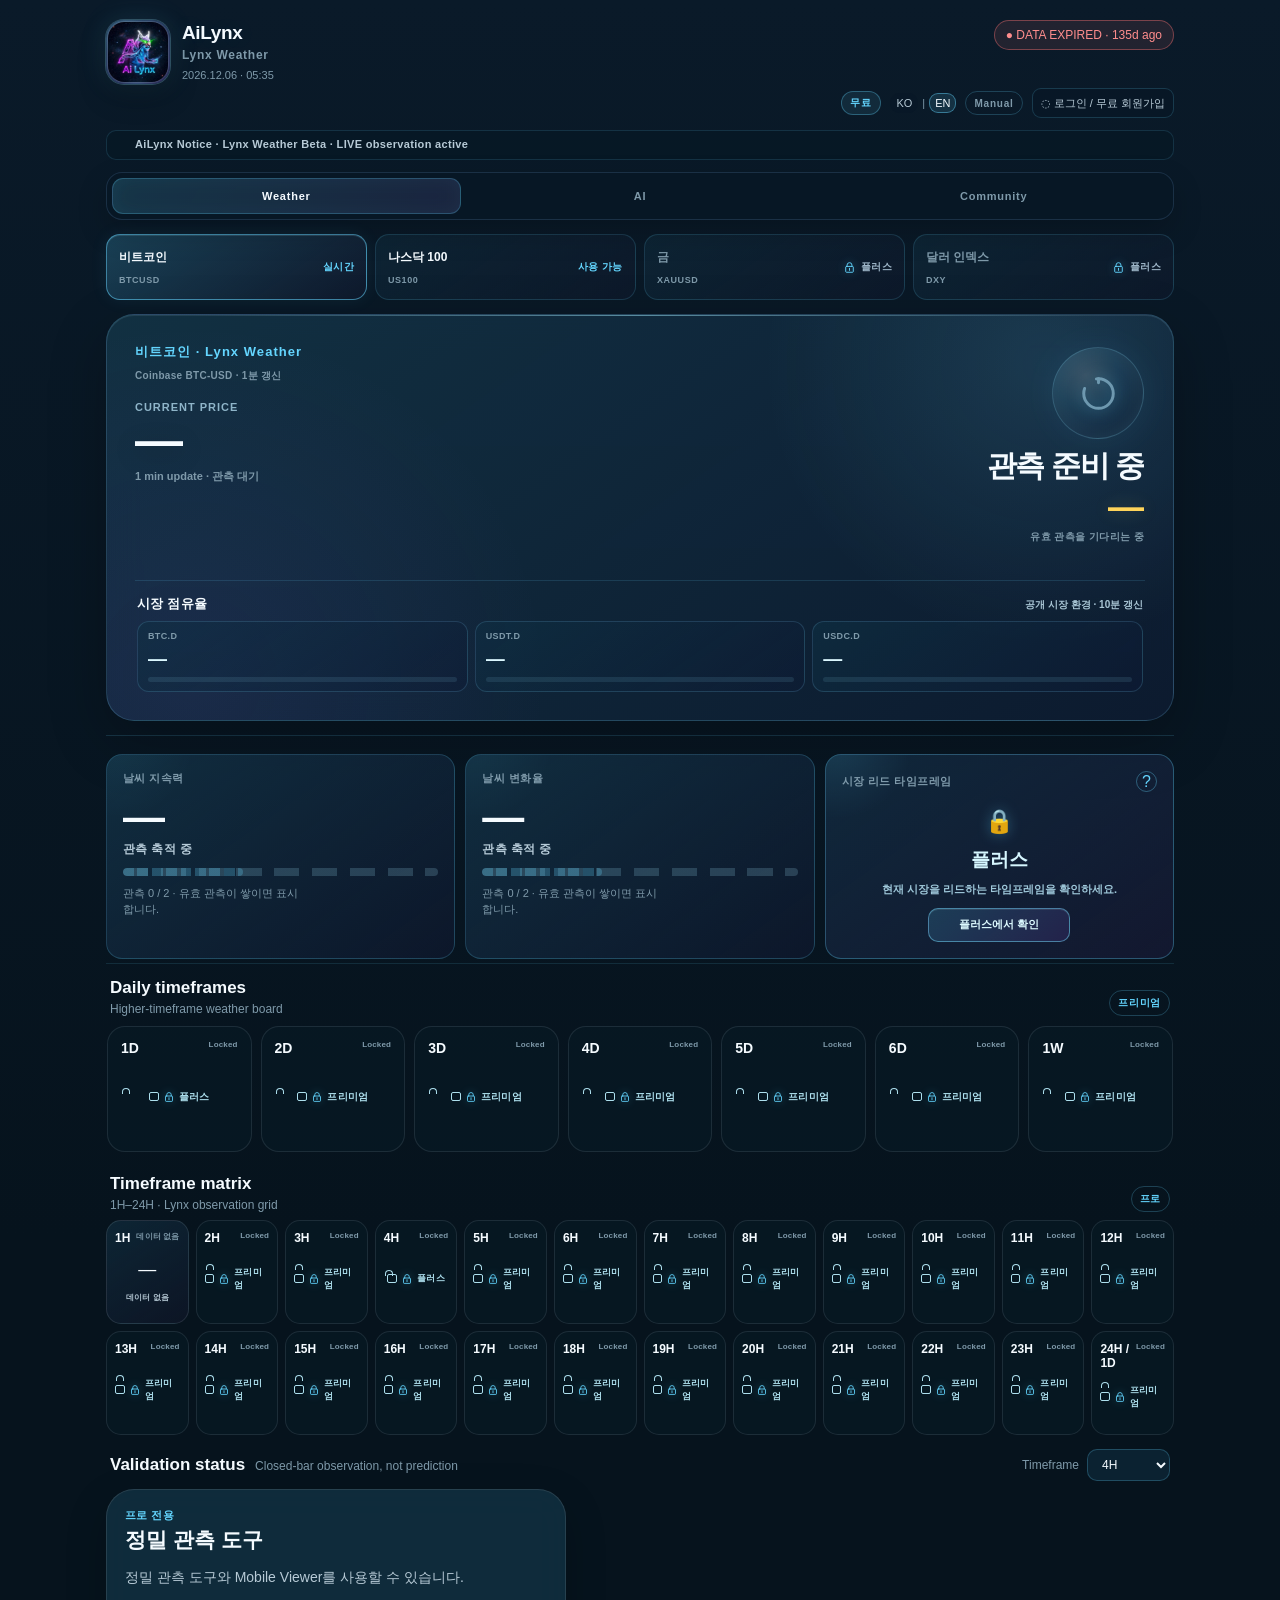
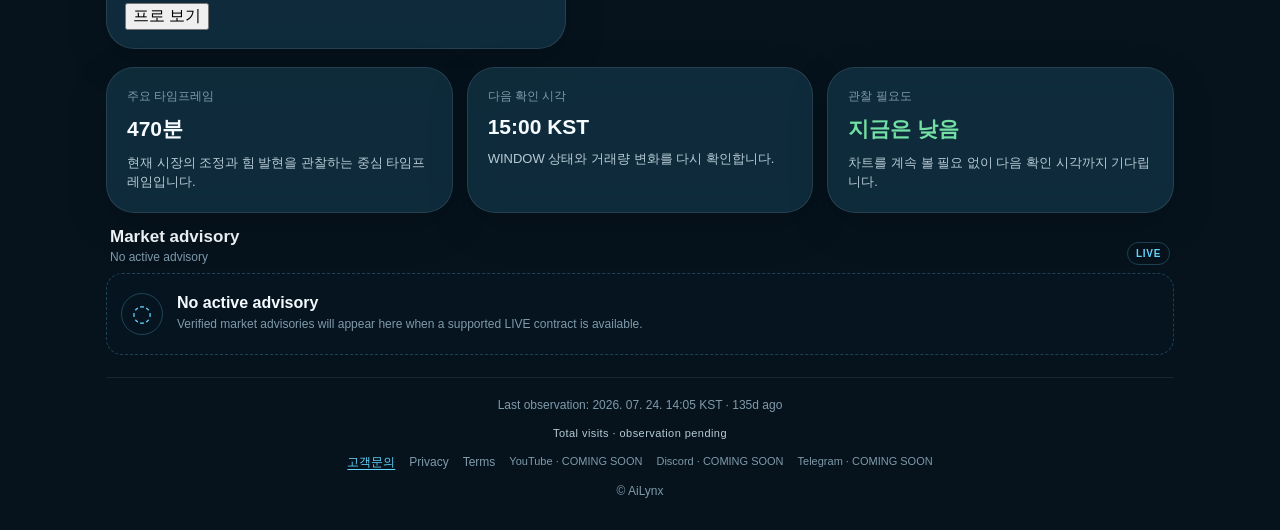
==== commit f6254597: "fix: format XAUUSD units" ====
--- a/index.html
+++ b/index.html
@@ -197,44 +197,44 @@
         <article class="validation-card card" data-validation-card="maat">
           <div class="validation-card-head">
             <div>
-              <p class="validation-kicker">CURRENT COMBINED VALIDATION</p>
+              <p class="validation-kicker">정밀 관측</p>
               <h3>MAAT</h3>
             </div>
-            <span class="validation-quality" id="maatQuality">LOADING</span>
+            <span class="validation-quality" id="maatQuality">불러오는 중</span>
           </div>
-          <p class="validation-status" id="maatStatus">Checking observation data.</p>
+          <p class="validation-status" id="maatStatus">정밀 관측을 확인하는 중입니다.</p>
           <div class="validation-metrics">
-            <div><span>STATE</span><strong id="maatState">—</strong></div>
-            <div><span>SCORE</span><strong id="maatScore">—</strong></div>
-            <div><span>RISK</span><strong id="maatRisk">—</strong></div>
-            <div><span>NOISE</span><strong id="maatNoise">—</strong></div>
+            <div><span>상태</span><strong id="maatState">—</strong></div>
+            <div><span>점수</span><strong id="maatScore">—</strong></div>
+            <div><span>위험도</span><strong id="maatRisk">—</strong></div>
+            <div><span>노이즈</span><strong id="maatNoise">—</strong></div>
           </div>
           <dl class="validation-details">
-            <div><dt>SENSORS</dt><dd id="maatSensors">—</dd></div>
-            <div><dt>WINDOW</dt><dd id="maatWindow">—</dd></div>
-            <div><dt>OBSERVED</dt><dd id="maatUpdated">—</dd></div>
+            <div><dt>관측 창</dt><dd id="maatWindow">—</dd></div>
+            <div><dt>상위 TF</dt><dd id="maatParentTf">—</dd></div>
+            <div><dt>관측 시각</dt><dd id="maatUpdated">—</dd></div>
           </dl>
         </article>
 
         <article class="validation-card card" data-validation-card="maat2">
           <div class="validation-card-head">
             <div>
-              <p class="validation-kicker">PRIMARY TIMEFRAME VALIDATION</p>
-              <h3>MAAT2 TIME</h3>
-            </div>
-            <span class="validation-quality" id="maat2Quality">LOADING</span>
+              <p class="validation-kicker">시간 정밀 관측</p>
+              <h3>MAAT2</h3>
+            </div>
+            <span class="validation-quality" id="maat2Quality">불러오는 중</span>
           </div>
-          <p class="validation-status" id="maat2Status">Checking Hub and Time Engine.</p>
+          <p class="validation-status" id="maat2Status">정밀 관측을 확인하는 중입니다.</p>
           <div class="validation-metrics">
-            <div><span>ROLE</span><strong id="maat2Role">—</strong></div>
-            <div><span>TIME SCORE</span><strong id="maat2TimeScore">—</strong></div>
-            <div><span>CANDIDATE / PARENT</span><strong id="maat2Timeframes">—</strong></div>
-            <div><span>NOISE</span><strong id="maat2Noise">—</strong></div>
+            <div><span>역할</span><strong id="maat2Role">—</strong></div>
+            <div><span>시간 점수</span><strong id="maat2TimeScore">—</strong></div>
+            <div><span>후보 / 상위 TF</span><strong id="maat2Timeframes">—</strong></div>
+            <div><span>노이즈</span><strong id="maat2Noise">—</strong></div>
           </div>
           <dl class="validation-details">
-            <div><dt>HUB SCORE</dt><dd id="maat2HubScores">—</dd></div>
-            <div><dt>WHY / RESET</dt><dd id="maat2Why">—</dd></div>
-            <div><dt>SYNC</dt><dd id="maat2Sync">—</dd></div>
+            <div><dt>Hub 점수</dt><dd id="maat2HubScores">—</dd></div>
+            <div><dt>사유 / 리셋</dt><dd id="maat2Why">—</dd></div>
+            <div><dt>동기화</dt><dd id="maat2Sync">—</dd></div>
           </dl>
         </article>
       </div>
@@ -540,7 +540,7 @@
   <script src="./weather-engine.js"></script>
   <script src="./lynx-dashboard-config.js?v=21"></script>
   <script src="./lynx-notices.js?v=16"></script>
-  <script type="module" src="./asset-registry.js?v=5"></script>
+  <script type="module" src="./asset-registry.js?v=7"></script>
   <script type="module" src="./weather-history.js?v=2"></script>
   <script type="module" src="./core-dynamics.js?v=1"></script>
   <script src="/api/public-runtime-config.js"></script>
@@ -556,7 +556,7 @@
   <script src="./market-advisory-config.js?v=1"></script>
   <script src="./market-advisory.js?v=1"></script>
   <script type="module" src="./auth-gate.js?v=4"></script>
-  <script src="./app.js?v=53"></script>
+  <script src="./app.js?v=58"></script>
 
   <dialog class="account-dialog" id="accountDialog" aria-labelledby="accountDialogTitle">
     <form method="dialog"><button class="dialog-close" type="button" data-dialog-close aria-label="닫기">×</button></form>
--- a/styles.css
+++ b/styles.css
@@ -593,6 +593,11 @@
 .validation-quality.quality-invalid {
   border-color: rgba(255, 116, 116, 0.4);
   color: #ff8d8d;
+}
+
+.validation-quality.quality-stale {
+  border-color: rgba(255, 212, 90, 0.45);
+  color: var(--yellow);
 }
 
 .validation-status {
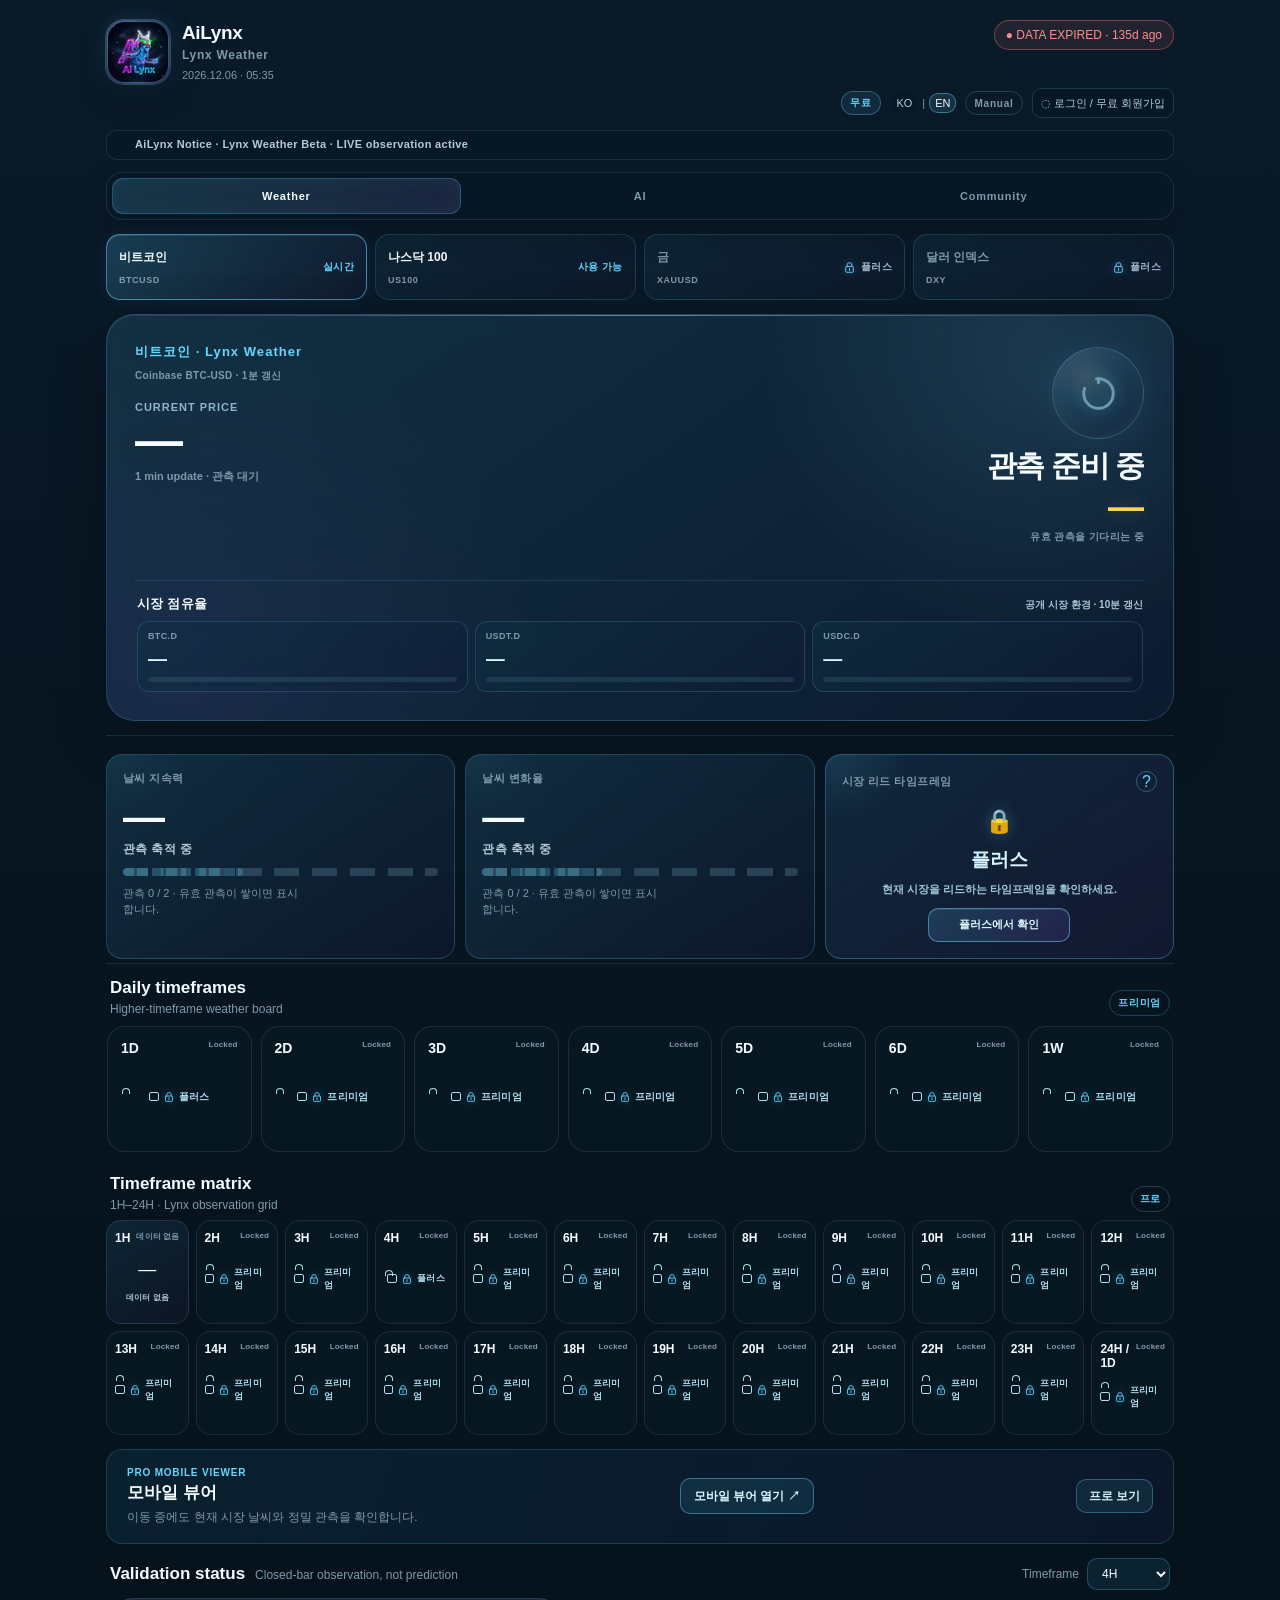
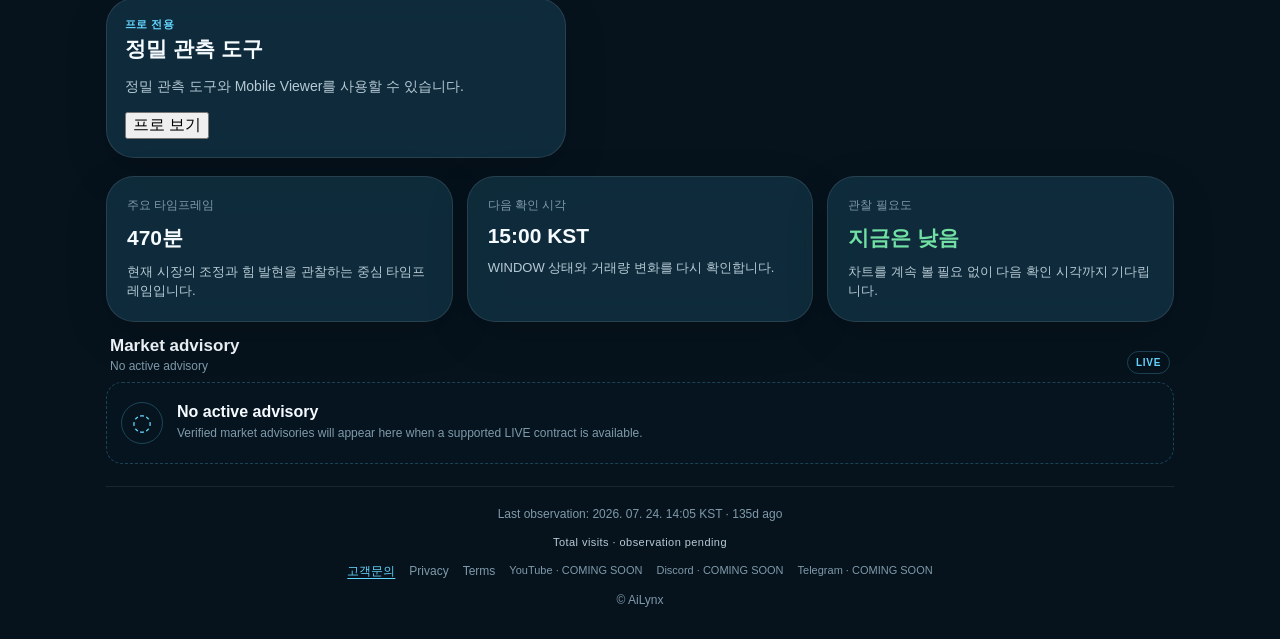
==== commit 18d9de06: "feat: connect PRO mobile viewer to live weather data" ====
--- a/index.html
+++ b/index.html
@@ -28,7 +28,7 @@
   <!-- 기본 디자인 -->
   <link
     rel="stylesheet"
-    href="./styles.css?v=35"
+    href="./styles.css?v=36"
   />
 
   <!-- PWA 매니페스트 -->
@@ -174,6 +174,12 @@
       <div class="timeframe-matrix" id="timeframeMatrix" aria-live="polite"></div>
     </section>
 
+    <section class="section mobile-viewer-entry" id="mobileViewerEntry" data-access="locked" aria-labelledby="mobileViewerEntryTitle">
+      <div><p class="eyebrow">PRO MOBILE VIEWER</p><h2 id="mobileViewerEntryTitle">모바일 뷰어</h2><p>이동 중에도 현재 시장 날씨와 정밀 관측을 확인합니다.</p></div>
+      <a id="mobileViewerOpen" class="mobile-viewer-entry-link" href="/mobile-viewer" hidden>모바일 뷰어 열기 ↗</a>
+      <button id="mobileViewerLocked" type="button" data-open-plan data-plan-target="PRO">프로 보기</button>
+    </section>
+
     <section class="section validation-section">
       <div class="section-title validation-title">
         <div>
@@ -541,6 +547,7 @@
   <script src="./lynx-dashboard-config.js?v=21"></script>
   <script src="./lynx-notices.js?v=16"></script>
   <script type="module" src="./asset-registry.js?v=7"></script>
+  <script type="module" src="./asset-presentation.js?v=1"></script>
   <script type="module" src="./weather-history.js?v=2"></script>
   <script type="module" src="./core-dynamics.js?v=1"></script>
   <script src="/api/public-runtime-config.js"></script>
@@ -556,7 +563,7 @@
   <script src="./market-advisory-config.js?v=1"></script>
   <script src="./market-advisory.js?v=1"></script>
   <script type="module" src="./auth-gate.js?v=4"></script>
-  <script src="./app.js?v=58"></script>
+  <script src="./app.js?v=60"></script>
 
   <dialog class="account-dialog" id="accountDialog" aria-labelledby="accountDialogTitle">
     <form method="dialog"><button class="dialog-close" type="button" data-dialog-close aria-label="닫기">×</button></form>
--- a/styles.css
+++ b/styles.css
@@ -545,6 +545,17 @@
 }
 
 .precision-summary { margin: 0 0 12px; color: var(--cyan); font-size: 12px; font-weight: 800; letter-spacing: .03em; }
+
+/* PRO entry remains quieter than the precision cards it leads to. */
+.mobile-viewer-entry { display: flex; align-items: center; justify-content: space-between; gap: 18px; padding: 17px 20px; border: 1px solid rgba(100,214,255,.18); border-radius: 16px; background: linear-gradient(110deg, rgba(12,42,59,.62), rgba(18,29,58,.45)); }
+.mobile-viewer-entry h2, .mobile-viewer-entry p { margin: 0; }.mobile-viewer-entry h2 { margin-top: 3px; font-size: 17px; }.mobile-viewer-entry > div > p:last-child { margin-top: 5px; color: var(--text-muted); font-size: 12px; }.mobile-viewer-entry .eyebrow { color: var(--cyan); font-size: 10px; font-weight: 800; letter-spacing: .08em; }
+.mobile-viewer-entry-link, .mobile-viewer-primary { display: inline-flex; align-items: center; justify-content: center; min-height: 36px; padding: 0 13px; border: 1px solid rgba(100,214,255,.42); border-radius: 10px; color: #d9f8ff; background: rgba(70,184,222,.12); font-size: 12px; font-weight: 800; text-decoration: none; white-space: nowrap; }.mobile-viewer-entry button { min-height: 34px; padding: 0 12px; border: 1px solid rgba(100,214,255,.32); border-radius: 10px; color: #cdeef7; background: rgba(18,49,67,.72); font-size: 12px; font-weight: 800; cursor: pointer; }
+
+.mobile-viewer-page { min-height: 100dvh; }.mobile-viewer-shell { width: min(100%, 560px); min-height: 100dvh; margin: 0 auto; padding: 18px 16px 36px; }.mobile-viewer-header { display: flex; justify-content: space-between; align-items: center; gap: 12px; margin-bottom: 28px; color: var(--text-muted); font-size: 10px; font-weight: 800; letter-spacing: .07em; }.mobile-viewer-header a { color: #c9f5ff; font-size: 12px; letter-spacing: 0; text-decoration: none; }.mobile-viewer-title { margin-bottom: 16px; }.mobile-viewer-title p, .mobile-viewer-title h1 { margin: 0; }.mobile-viewer-title h1 { margin: 4px 0 6px; font-size: clamp(27px, 7vw, 36px); }.mobile-viewer-title > p:last-child { color: var(--text-muted); font-size: 13px; }.mobile-viewer-title .eyebrow, .mobile-viewer-precision .eyebrow { color: var(--cyan); font-size: 10px; font-weight: 800; letter-spacing: .08em; }
+.mobile-viewer-assets { display: grid; grid-template-columns: repeat(4, minmax(0, 1fr)); gap: 6px; margin-bottom: 14px; }.mobile-viewer-assets button { min-height: 38px; border: 1px solid rgba(125,211,247,.18); border-radius: 10px; color: var(--text-sub); background: rgba(11,34,49,.76); font-size: 11px; font-weight: 800; cursor: pointer; }.mobile-viewer-assets button.is-active { border-color: rgba(100,214,255,.62); color: #e3faff; background: rgba(63,176,217,.18); }
+.mobile-viewer-hero { padding: 21px; }.mobile-viewer-hero > p { margin: 0; color: var(--cyan); font-size: 12px; font-weight: 800; }.mobile-viewer-reading { display: flex; align-items: center; justify-content: space-between; gap: 14px; margin: 8px 0 10px; }.mobile-viewer-reading strong { display: block; font-size: clamp(32px, 10vw, 48px); letter-spacing: -.055em; }.mobile-viewer-reading small { display: block; min-height: 16px; margin-top: 4px; color: var(--text-muted); font-size: 12px; }.mobile-viewer-icon { width: 76px; height: 76px; color: var(--cyan); }.mobile-viewer-icon .weather-symbol { width: 100%; height: 100%; }.mobile-viewer-weather { display: flex; align-items: center; justify-content: space-between; gap: 12px; padding: 12px 0; border-top: 1px solid rgba(159,222,242,.12); }.mobile-viewer-weather strong { color: #dff9ff; font-size: 17px; }.mobile-viewer-weather span { color: var(--text-muted); font-size: 12px; }.mobile-viewer-weather b { color: var(--cyan); }.mobile-viewer-hero dl { display: grid; grid-template-columns: 1fr 1fr; gap: 8px; margin: 0; }.mobile-viewer-hero dl div { padding: 10px; border-radius: 10px; background: rgba(4,20,30,.28); }.mobile-viewer-hero dt { color: var(--text-muted); font-size: 10px; }.mobile-viewer-hero dd { margin: 5px 0 0; color: #d8f3fb; font-size: 12px; font-weight: 700; }
+.mobile-viewer-metrics { display: grid; grid-template-columns: 1fr 1fr; gap: 10px; margin: 10px 0; }.mobile-viewer-metrics article { min-height: 92px; padding: 15px; }.mobile-viewer-metrics p { margin: 0 0 8px; color: var(--text-muted); font-size: 11px; }.mobile-viewer-metrics strong { color: #dff9ff; font-size: 16px; }.mobile-viewer-precision { padding: 17px; }.mobile-viewer-precision p { margin: 0 0 8px; }.mobile-viewer-precision strong { display: block; color: #dcfaff; font-size: 14px; line-height: 1.55; }.mobile-viewer-precision small { display: block; margin-top: 9px; color: var(--text-muted); font-size: 10px; line-height: 1.45; }.mobile-viewer-lock { margin-top: 12vh; padding: 24px; text-align: center; }.mobile-viewer-lock h1, .mobile-viewer-lock p { margin: 0; }.mobile-viewer-lock h1 { margin: 5px 0 10px; }.mobile-viewer-lock > p:not(.eyebrow) { color: var(--text-muted); line-height: 1.55; }.mobile-viewer-lock .mobile-viewer-primary { margin-top: 18px; }
+@media (max-width: 560px) { .mobile-viewer-entry { align-items: flex-start; flex-direction: column; gap: 12px; }.mobile-viewer-entry-link, .mobile-viewer-entry button { width: 100%; }.mobile-viewer-assets { grid-template-columns: repeat(2, minmax(0, 1fr)); } }
 
 .validation-card-head {
   justify-content: space-between;
